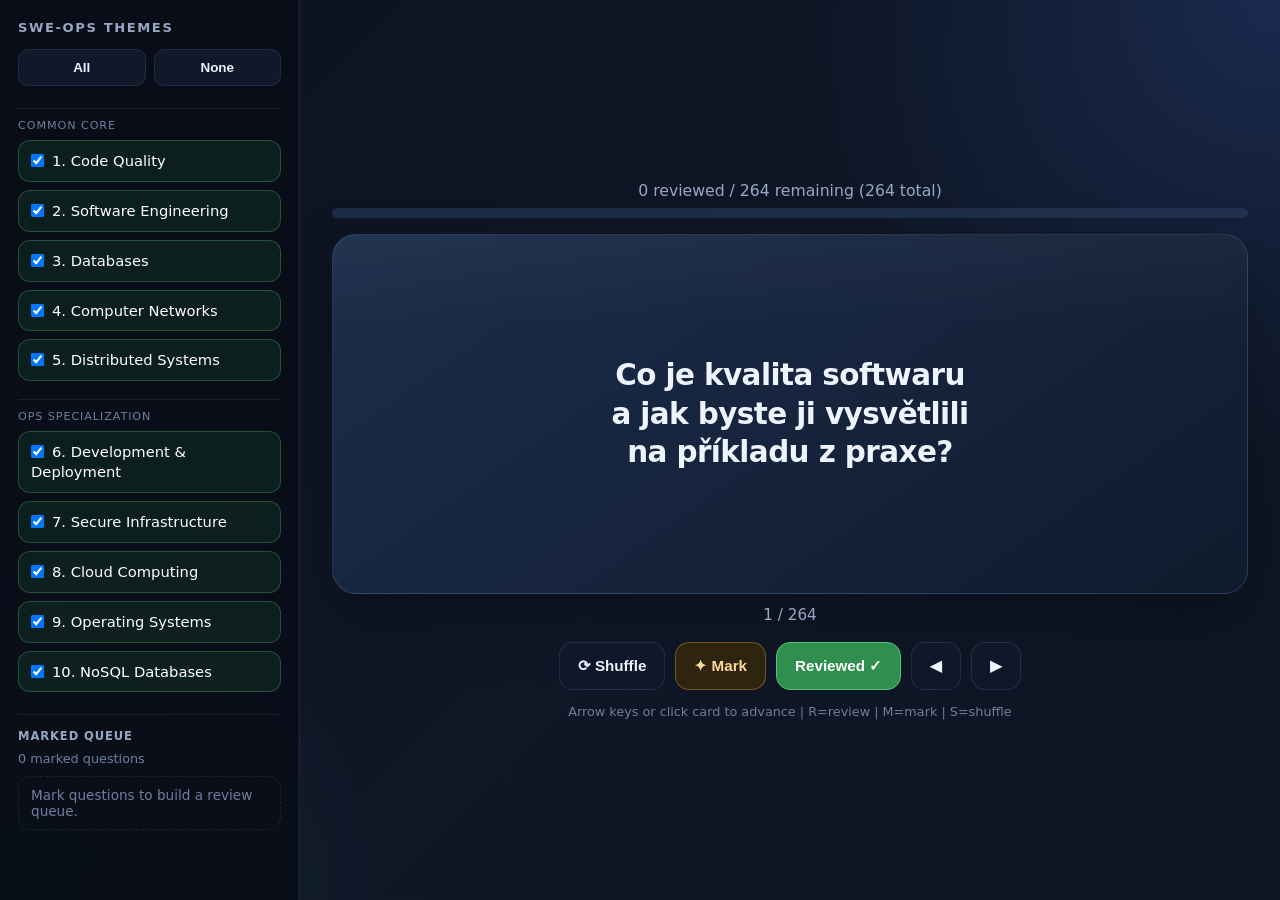
==== questions/index.html @ eb56beee "Save changes" ====
<!DOCTYPE html>
<html lang="cs">
<head>
<meta charset="UTF-8">
<meta name="viewport" content="width=device-width, initial-scale=1.0">
<title>N-SWE OPS Flashcards</title>
<style>
*{margin:0;padding:0;box-sizing:border-box}
:root{
  --bg:#0b1220;
  --bg-accent:#111b31;
  --panel:#10192a;
  --panel-2:#17243b;
  --panel-3:#20314d;
  --line:#29415f;
  --text:#edf3ff;
  --muted:#98a7c2;
  --muted-2:#6f7f9b;
  --success:#2f8f4e;
  --success-bg:#13281b;
  --warn:#c98c2a;
  --warn-bg:#2f2410;
}
body{
  font-family:system-ui,-apple-system,BlinkMacSystemFont,"Segoe UI",sans-serif;
  background:
    radial-gradient(circle at top right, rgba(72,126,255,.18), transparent 30%),
    radial-gradient(circle at bottom left, rgba(46,166,121,.14), transparent 24%),
    linear-gradient(135deg, var(--bg), #0f1727 55%, #0d1523);
  color:var(--text);
  display:flex;
  min-height:100vh;
  overflow:hidden;
}
#sidebar{
  width:300px;
  min-width:300px;
  background:rgba(9,14,24,.92);
  backdrop-filter:blur(14px);
  padding:20px 18px 24px;
  overflow-y:auto;
  border-right:1px solid rgba(124,156,207,.16);
  display:flex;
  flex-direction:column;
  gap:8px;
  box-shadow:inset -1px 0 0 rgba(255,255,255,.03);
}
#sidebar h2{
  font-size:.82rem;
  letter-spacing:.12em;
  text-transform:uppercase;
  color:var(--muted);
  margin-bottom:6px;
}
#sidebar label{
  display:block;
  font-size:.92rem;
  line-height:1.35;
  padding:10px 12px;
  cursor:pointer;
  border-radius:12px;
  color:#cfdaed;
  transition:background .15s,border-color .15s,color .15s,transform .15s;
  border:1px solid transparent;
}
#sidebar label:has(input:checked){
  color:#fff;
  background:rgba(47,143,78,.14);
  border-color:rgba(87,185,112,.32);
}
#sidebar label:hover{
  background:rgba(41,65,95,.36);
  border-color:rgba(124,156,207,.18);
}
#sidebar input{margin-right:8px;transform:translateY(1px)}
#sidebar .sep{
  font-size:.7rem;
  color:var(--muted-2);
  margin-top:10px;
  padding-top:10px;
  border-top:1px solid rgba(124,156,207,.12);
  letter-spacing:.08em;
  text-transform:uppercase;
}
#sidebar button{
  display:block;
  width:100%;
  margin:0;
  padding:10px 12px;
  border-radius:10px;
  border:1px solid rgba(124,156,207,.15);
  background:var(--panel);
  color:var(--text);
  cursor:pointer;
}
.sidebar-actions{
  display:grid;
  grid-template-columns:1fr 1fr;
  gap:8px;
  margin-bottom:4px;
}
.sidebar-actions button{
  font-size:.84rem;
  font-weight:600;
}
.sidebar-panel{
  margin-top:14px;
  padding-top:14px;
  border-top:1px solid rgba(124,156,207,.12);
}
.sidebar-panel h3{
  font-size:.72rem;
  letter-spacing:.08em;
  text-transform:uppercase;
  color:var(--muted);
  margin-bottom:8px;
}
.queue-meta{
  font-size:.8rem;
  color:var(--muted-2);
  margin-bottom:10px;
}
.mark-list{
  display:flex;
  flex-direction:column;
  gap:8px;
}
.mark-item{
  width:100%;
  text-align:left;
  padding:10px 12px;
  border-radius:12px;
  border:1px solid rgba(201,140,42,.18);
  background:rgba(47,36,16,.52);
  color:#ffe4b6;
  cursor:pointer;
  font-size:.87rem;
  line-height:1.35;
}
.mark-item:hover{
  border-color:rgba(201,140,42,.4);
  background:rgba(58,43,19,.72);
}
.mark-item.active{
  border-color:rgba(201,140,42,.62);
  box-shadow:0 0 0 1px rgba(201,140,42,.24) inset;
}
.mark-item.done{
  opacity:.6;
}
.mark-empty{
  font-size:.85rem;
  color:var(--muted-2);
  padding:10px 12px;
  border:1px dashed rgba(124,156,207,.15);
  border-radius:12px;
}
#main{
  flex:1;
  display:flex;
  flex-direction:column;
  align-items:center;
  justify-content:center;
  padding:32px;
  overflow:auto;
}
.stats{
  font-size:.98rem;
  color:var(--muted);
  margin:0 0 12px;
  text-align:center;
}
.card{
  border:1px solid rgba(124,156,207,.2);
  border-radius:24px;
  padding:40px 44px;
  width:min(100%,920px);
  min-height:360px;
  display:flex;
  align-items:center;
  justify-content:center;
  text-align:center;
  font-size:clamp(1.8rem,2.3vw,2.55rem);
  font-weight:650;
  line-height:1.32;
  letter-spacing:-.02em;
  cursor:pointer;
  user-select:none;
  background:
    linear-gradient(180deg, rgba(255,255,255,.03), transparent 25%),
    linear-gradient(145deg, rgba(29,47,77,.96), rgba(16,27,46,.98));
  box-shadow:0 24px 60px rgba(0,0,0,.28);
  transition:transform .15s,background .15s,border-color .15s,box-shadow .15s;
}
.card:hover{
  background:
    linear-gradient(180deg, rgba(255,255,255,.04), transparent 25%),
    linear-gradient(145deg, rgba(34,56,91,.98), rgba(18,31,52,.98));
  box-shadow:0 28px 72px rgba(0,0,0,.34);
}
.card:active{transform:scale(.992)}
.card.reviewed{
  border-color:rgba(87,185,112,.35);
  background:
    linear-gradient(180deg, rgba(255,255,255,.02), transparent 25%),
    linear-gradient(145deg, #193323, #102217);
}
.card.marked{
  border-color:rgba(201,140,42,.42);
  background:
    linear-gradient(180deg, rgba(255,255,255,.02), transparent 25%),
    linear-gradient(145deg, #342712, #241c0d);
}
#progress{
  width:min(100%,920px);
  height:10px;
  background:rgba(41,65,95,.55);
  border-radius:999px;
  margin:0 0 16px;
  overflow:hidden;
}
#progress div{
  height:100%;
  background:linear-gradient(90deg, #2f8f4e, #59c176);
  border-radius:999px;
  transition:width .15s;
}
.controls-bar{
  display:flex;
  flex-wrap:wrap;
  gap:10px;
  justify-content:center;
  margin:18px 0 10px;
}
.controls-bar button{
  min-height:48px;
  padding:12px 18px;
  border:1px solid rgba(124,156,207,.18);
  border-radius:14px;
  cursor:pointer;
  font-size:.95rem;
  font-weight:600;
  background:rgba(16,25,42,.84);
  color:var(--text);
  transition:transform .15s,background .15s,border-color .15s;
}
.controls-bar button:hover{
  background:rgba(32,49,77,.95);
  border-color:rgba(124,156,207,.3);
}
.controls-bar button:active{transform:scale(.97)}
.controls-bar button.primary{
  background:var(--success);
  border-color:#59c176;
  color:#fff;
}
.controls-bar button.warn{
  background:var(--warn-bg);
  border-color:rgba(201,140,42,.45);
  color:#ffd99b;
}
.counter{
  font-size:.95rem;
  color:var(--muted);
  margin-top:12px;
}
.hotkeys{
  font-size:.8rem;
  color:var(--muted-2);
  margin-top:4px;
  text-align:center;
}
#question{
  max-width:24ch;
  text-wrap:balance;
}
@media (max-width:900px){
  body{flex-direction:column;overflow:auto}
  #sidebar{
    width:100%;
    min-width:100%;
    border-right:none;
    border-bottom:1px solid rgba(124,156,207,.16);
    padding:14px;
  }
  #main{padding:18px 14px 24px}
  .card{
    min-height:300px;
    padding:28px 22px;
    font-size:clamp(1.4rem,6vw,2rem);
    border-radius:20px;
  }
  #question{max-width:100%}
}
</style>
</head>
<body>
<div id="sidebar">
  <h2>SWE-OPS Themes</h2>
  <div class="sidebar-actions">
    <button onclick="t('all')">All</button>
    <button onclick="t('none')">None</button>
  </div>
  <span class="sep">Common Core</span>
  <label><input type="checkbox" checked onchange="apply()"><span>1. Code Quality</span></label>
  <label><input type="checkbox" checked onchange="apply()"><span>2. Software Engineering</span></label>
  <label><input type="checkbox" checked onchange="apply()"><span>3. Databases</span></label>
  <label><input type="checkbox" checked onchange="apply()"><span>4. Computer Networks</span></label>
  <label><input type="checkbox" checked onchange="apply()"><span>5. Distributed Systems</span></label>
  <span class="sep">OPS Specialization</span>
  <label><input type="checkbox" checked onchange="apply()"><span>6. Development &amp; Deployment</span></label>
  <label><input type="checkbox" checked onchange="apply()"><span>7. Secure Infrastructure</span></label>
  <label><input type="checkbox" checked onchange="apply()"><span>8. Cloud Computing</span></label>
  <label><input type="checkbox" checked onchange="apply()"><span>9. Operating Systems</span></label>
  <label><input type="checkbox" checked onchange="apply()"><span>10. NoSQL Databases</span></label>
  <div class="sidebar-panel">
    <h3>Marked Queue</h3>
    <div class="queue-meta" id="markMeta">0 marked questions</div>
    <div class="mark-list" id="markList">
      <div class="mark-empty">Mark questions to build a review queue.</div>
    </div>
  </div>
</div>
<div id="main">
  <div class="stats" style="margin-bottom:8px" id="textStatus">Loading...</div>
  <div id="progress"><div style="width:0%"></div></div>
  <div class="card" id="card"><span id="question"></span></div>
  <div class="counter" id="counter"></div>
  <div class="controls-bar">
    <button onclick="shuffleAll()">⟳ Shuffle</button>
    <button onclick="mark()" class="warn">✦ Mark</button>
    <button onclick="toggleReviewed()" class="primary" id="btnReview">Review ✓</button>
    <button onclick="prev()">◀</button>
    <button onclick="next()">▶</button>
  </div>
  <div class="hotkeys">Arrow keys or click card to advance | R=review | M=mark | S=shuffle</div>
</div>

<script>
const TOPICS = [
  {id:'SWE1', f:'SWE1_kvalita_kodu.txt'},
  {id:'SWE2', f:'SWE2_softwarove_inzenyrstvi.txt'},
  {id:'SWE3', f:'SWE3_databaze.txt'},
  {id:'SWE4', f:'SWE4_pocitacove_site.txt'},
  {id:'SWE5', f:'SWE5_distribuovane_systemy.txt'},
  {id:'OPS1', f:'OPS1_vyvoj_a_nasazeni.txt'},
  {id:'OPS2', f:'OPS2_bezpecna_infrastruktura.txt'},
  {id:'OPS3', f:'OPS3_cloud_computing.txt'},
  {id:'OPS4', f:'OPS4_operacni_systemy.txt'},
  {id:'OPS5', f:'OPS5_nosql_databaze.txt'}
];
let questions=[], reviewed={}, marked={}, cursor=0;
let isShuffled=false;
const mainEl=document.getElementById('main');
const STAT=document.getElementById('textStatus');
const MARK_LIST=document.getElementById('markList');
const MARK_META=document.getElementById('markMeta');

window.t=(act)=>{
  if(act==='all') document.querySelectorAll('#sidebar input[type=checkbox]').forEach(c=>c.checked=true);
  if(act==='none') document.querySelectorAll('#sidebar input[type=checkbox]').forEach(c=>c.checked=false);
  document.getElementById('textStatus').textContent = act==='none'?'0 questions loaded':'Loading...';
  apply();
};
function apply(){
  const ids = [];
  document.querySelectorAll('#sidebar input[type=checkbox]').forEach((c,i)=>c.checked&&ids.push(i));
  loadSelected(ids);
}
async function loadSelected(idxIds){
  let qs = [];
  reviewed = {}; marked = {}; cursor = 0; isShuffled = false;
  try{
    const base = window.location.href.replace(/index\.html$/,'');
    for(let id of idxIds){
      if(id>=0 && id<TOPICS.length){
        const r = await fetch(base+'topics/'+TOPICS[id].f);
        const txt = await r.text();
        questions = qs = qs.concat(txt.split('\n').map(l=>l.trim()).filter(l=>l.length>0));
      }
    }
    document.getElementById('textStatus').textContent = qs.length+' questions loaded from '+idxIds.length+' topics';
  } catch(e){ 
    qs = ['Could not load topic files — ensure /topics/ exists'];
    STAT.textContent = 'Error loading'; 
  }
  questions = qs;
  render();
}
function next(){for(let i=cursor+1;i<questions.length;i++){ if(!reviewed[i]){cursor=i;render();return; }} if(cursor>=0)render(); }
function prev(){for(let i=cursor-1;i>=0;i--){ if(!reviewed[i]){cursor=i;render();return; }} }
function toggleReviewed(){
  if(!questions.length) return;
  if(reviewed[cursor]){delete reviewed[cursor];render();}
  else{reviewed[cursor]=true;delete marked[cursor];next();return;}
}
function mark(){
  if(!questions.length) return;
  if(marked[cursor]) delete marked[cursor];
  else if(!reviewed[cursor]) marked[cursor]=true;
  render();
}
function jumpToMarked(idx){
  if(idx<0 || idx>=questions.length) return;
  cursor = idx;
  render();
}
function shuffleAll(){
  for(let i=questions.length-1;i>0;i--){ const j=Math.floor(Math.random()*(i+1));[questions[i],questions[j]]=[questions[j],questions[i]];}
  reviewed={};marked={};cursor=0;isShuffled=true;render();
}
function renderMarkedQueue(){
  const markedIndexes = Object.keys(marked).map(Number).sort((a,b)=>a-b);
  MARK_META.textContent = markedIndexes.length+' marked question'+(markedIndexes.length===1?'':'s');
  if(!markedIndexes.length){
    MARK_LIST.innerHTML = '<div class="mark-empty">Mark questions to build a review queue.</div>';
    return;
  }
  MARK_LIST.innerHTML = markedIndexes.map(i=>{
    const state = reviewed[i] ? ' done' : '';
    const active = i===cursor ? ' active' : '';
    const label = questions[i] || 'Untitled question';
    return '<button class="mark-item'+state+active+'" onclick="jumpToMarked('+i+')">'+label+'</button>';
  }).join('');
}
function render(){
  const done = Object.keys(reviewed).length;
  const total = questions.length;
  document.getElementById('textStatus').textContent = total>0?(done+' reviewed / '+(total-done)+' remaining ('+total+' total)'):'No questions loaded.';
  document.getElementById('progress').querySelector('div').style.width = total>0 ? (done/total*100)+'%' : '0%';
  if(!total){
    document.getElementById('question').textContent = total===0?'No questions selected — pick themes in the sidebar':'—';
    document.getElementById('counter').textContent = '';
    document.getElementById('card').className = 'card';
    document.getElementById('btnReview').textContent = 'Reviewed ✓';
    renderMarkedQueue();
    return;
  }
  const q = questions[cursor];
  if(!reviewed[cursor]){ /* good */ }
  document.getElementById('question').textContent = q || 'All done!';
  document.getElementById('counter').textContent = (cursor+1)+' / '+total;
  document.getElementById('card').className = 'card'+(reviewed[cursor]?' reviewed':'')+(marked[cursor]?' marked':'');
  document.getElementById('btnReview').textContent = reviewed[cursor]?'Undo':'Reviewed ✓';
  renderMarkedQueue();
}
document.addEventListener('keydown',e=>{
  if(document.activeElement !== document.body) return;
  if(e.key==='ArrowRight'||e.key==='ArrowDown'){ e.preventDefault(); next(); }
  if(e.key==='ArrowLeft'||e.key==='ArrowUp'){ e.preventDefault(); prev(); }
  if(e.key==='r'||e.key==='R'){ e.preventDefault(); toggleReviewed(); }
  if(e.key==='m'||e.key==='M'){ e.preventDefault(); mark(); }
  if(e.key==='s'||e.key==='S'){ e.preventDefault(); shuffleAll(); }
});
loadSelected([0,1,2,3,4,5,6,7,8,9]);
</script></body></html>
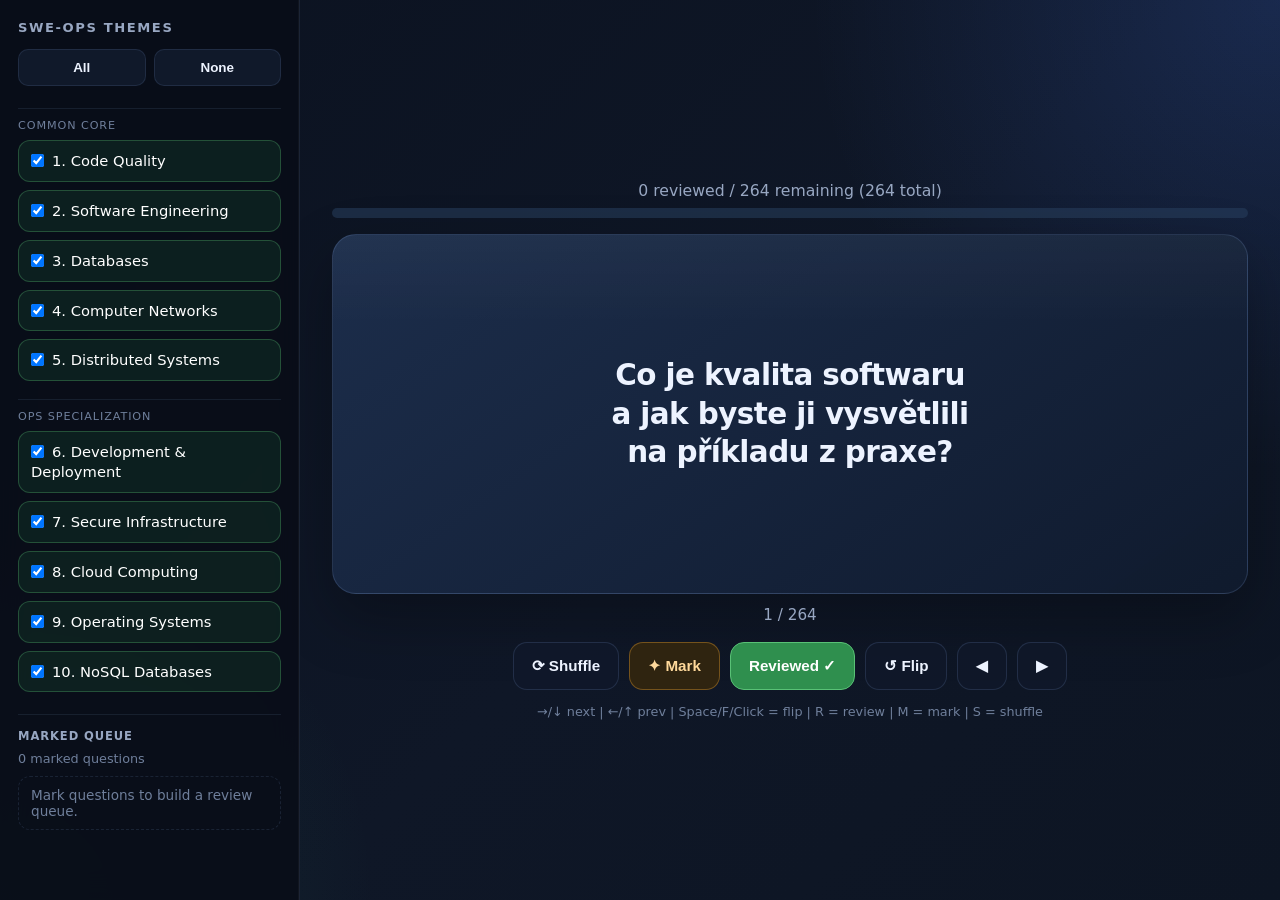
==== commit 63ff0516: "Add answer files for flashcards + flip functionality" ====
--- a/questions/index.html
+++ b/questions/index.html
@@ -324,16 +324,17 @@
 <div id="main">
   <div class="stats" style="margin-bottom:8px" id="textStatus">Loading...</div>
   <div id="progress"><div style="width:0%"></div></div>
-  <div class="card" id="card"><span id="question"></span></div>
+  <div class="card" id="card" onclick="toggleFlip()"><span id="question"></span></div>
   <div class="counter" id="counter"></div>
   <div class="controls-bar">
     <button onclick="shuffleAll()">⟳ Shuffle</button>
     <button onclick="mark()" class="warn">✦ Mark</button>
     <button onclick="toggleReviewed()" class="primary" id="btnReview">Review ✓</button>
+    <button onclick="toggleFlip()">↺ Flip</button>
     <button onclick="prev()">◀</button>
     <button onclick="next()">▶</button>
   </div>
-  <div class="hotkeys">Arrow keys or click card to advance | R=review | M=mark | S=shuffle</div>
+  <div class="hotkeys">→/↓ next | ←/↑ prev | Space/F/Click = flip | R = review | M = mark | S = shuffle</div>
 </div>
 
 <script>
@@ -349,7 +350,7 @@
   {id:'OPS4', f:'OPS4_operacni_systemy.txt'},
   {id:'OPS5', f:'OPS5_nosql_databaze.txt'}
 ];
-let questions=[], reviewed={}, marked={}, cursor=0;
+let questions=[], answers=[], reviewed={}, marked={}, flipped={}, cursor=0;
 let isShuffled=false;
 const mainEl=document.getElementById('main');
 const STAT=document.getElementById('textStatus');
@@ -368,23 +369,29 @@
   loadSelected(ids);
 }
 async function loadSelected(idxIds){
-  let qs = [];
-  reviewed = {}; marked = {}; cursor = 0; isShuffled = false;
+  let qs = [], as = [];
+  reviewed = {}; marked = {}; flipped = {}; cursor = 0; isShuffled = false;
   try{
     const base = window.location.href.replace(/index\.html$/,'');
     for(let id of idxIds){
       if(id>=0 && id<TOPICS.length){
         const r = await fetch(base+'topics/'+TOPICS[id].f);
         const txt = await r.text();
-        questions = qs = qs.concat(txt.split('\n').map(l=>l.trim()).filter(l=>l.length>0));
+        qs = qs.concat(txt.split('\n').map(l=>l.trim()).filter(l=>l.length>0));
+        try{
+          const ar = await fetch(base+'topics/answers/'+TOPICS[id].f);
+          const atxt = await ar.text();
+          as = as.concat(atxt.split('\n').map(l=>l.trim()).filter(l=>l.length>0));
+        } catch(e){ as = as.concat(qs.map(()=>'No answer available yet.')); }
       }
     }
     document.getElementById('textStatus').textContent = qs.length+' questions loaded from '+idxIds.length+' topics';
   } catch(e){ 
     qs = ['Could not load topic files — ensure /topics/ exists'];
+    as = [''];
     STAT.textContent = 'Error loading'; 
   }
-  questions = qs;
+  questions = qs; answers = as;
   render();
 }
 function next(){for(let i=cursor+1;i<questions.length;i++){ if(!reviewed[i]){cursor=i;render();return; }} if(cursor>=0)render(); }
@@ -406,8 +413,14 @@
   render();
 }
 function shuffleAll(){
-  for(let i=questions.length-1;i>0;i--){ const j=Math.floor(Math.random()*(i+1));[questions[i],questions[j]]=[questions[j],questions[i]];}
-  reviewed={};marked={};cursor=0;isShuffled=true;render();
+  for(let i=questions.length-1;i>0;i--){ const j=Math.floor(Math.random()*(i+1));[questions[i],questions[j]]=[questions[j],questions[i]];[answers[i],answers[j]]=[answers[j],answers[i]];}
+  reviewed={};marked={};flipped={};cursor=0;isShuffled=true;render();
+}
+function toggleFlip(){
+  if(!questions.length) return;
+  if(flipped[cursor]) delete flipped[cursor];
+  else flipped[cursor]=true;
+  render();
 }
 function renderMarkedQueue(){
   const markedIndexes = Object.keys(marked).map(Number).sort((a,b)=>a-b);
@@ -438,7 +451,8 @@
   }
   const q = questions[cursor];
   if(!reviewed[cursor]){ /* good */ }
-  document.getElementById('question').textContent = q || 'All done!';
+  const isFlipped = flipped[cursor];
+  document.getElementById('question').textContent = (isFlipped ? answers[cursor] : q) || 'All done!';
   document.getElementById('counter').textContent = (cursor+1)+' / '+total;
   document.getElementById('card').className = 'card'+(reviewed[cursor]?' reviewed':'')+(marked[cursor]?' marked':'');
   document.getElementById('btnReview').textContent = reviewed[cursor]?'Undo':'Reviewed ✓';
@@ -448,6 +462,7 @@
   if(document.activeElement !== document.body) return;
   if(e.key==='ArrowRight'||e.key==='ArrowDown'){ e.preventDefault(); next(); }
   if(e.key==='ArrowLeft'||e.key==='ArrowUp'){ e.preventDefault(); prev(); }
+  if(e.key===' '||e.key==='f'||e.key==='F'){ e.preventDefault(); toggleFlip(); }
   if(e.key==='r'||e.key==='R'){ e.preventDefault(); toggleReviewed(); }
   if(e.key==='m'||e.key==='M'){ e.preventDefault(); mark(); }
   if(e.key==='s'||e.key==='S'){ e.preventDefault(); shuffleAll(); }
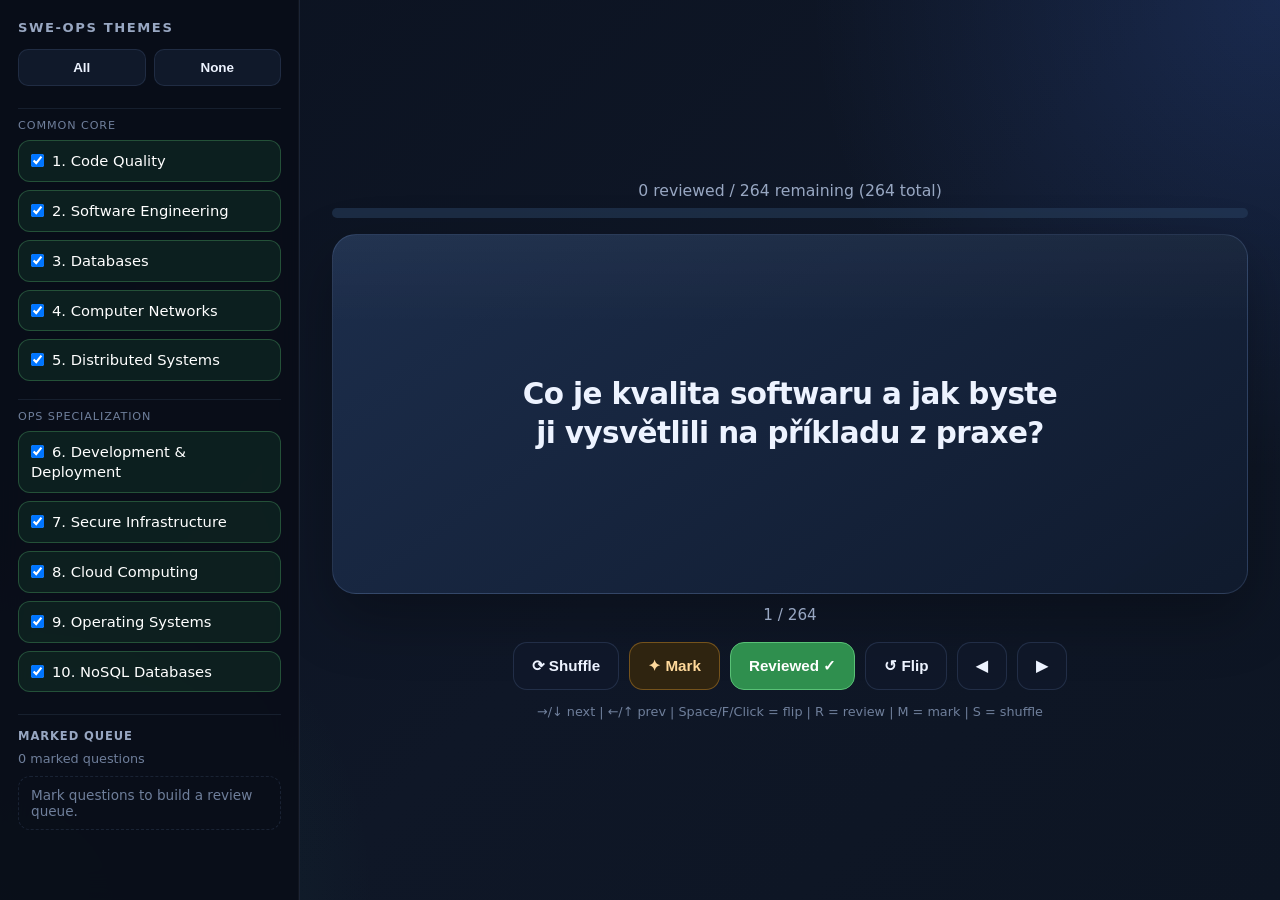
==== commit 41777839: "Make flashcards self-contained (works locally and remotely)" ====
--- a/questions/index.html
+++ b/questions/index.html
@@ -271,7 +271,7 @@
   text-align:center;
 }
 #question{
-  max-width:24ch;
+  max-width:48ch;
   text-wrap:balance;
 }
 @media (max-width:900px){
@@ -292,6 +292,8 @@
   }
   #question{max-width:100%}
 }
+.card.flipped{font-size:clamp(0.95rem,1.4vw,1.15rem);font-weight:500;line-height:1.5;text-align:left}
+.card.flipped #question{max-width:100%}
 </style>
 </head>
 <body>
@@ -338,19 +340,21 @@
 </div>
 
 <script>
-const TOPICS = [
-  {id:'SWE1', f:'SWE1_kvalita_kodu.txt'},
-  {id:'SWE2', f:'SWE2_softwarove_inzenyrstvi.txt'},
-  {id:'SWE3', f:'SWE3_databaze.txt'},
-  {id:'SWE4', f:'SWE4_pocitacove_site.txt'},
-  {id:'SWE5', f:'SWE5_distribuovane_systemy.txt'},
-  {id:'OPS1', f:'OPS1_vyvoj_a_nasazeni.txt'},
-  {id:'OPS2', f:'OPS2_bezpecna_infrastruktura.txt'},
-  {id:'OPS3', f:'OPS3_cloud_computing.txt'},
-  {id:'OPS4', f:'OPS4_operacni_systemy.txt'},
-  {id:'OPS5', f:'OPS5_nosql_databaze.txt'}
+
+let questions=[], answers=[], reviewed={}, marked={}, flipped={}, cursor=0;
+const EMBEDDED_DATA = [
+  {i:0,q:["Co je kvalita softwaru a jak byste ji vysvětlili na příkladu z praxe?", "Jaké atributy kvality softwaru znáte a jak se mohou dostávat do konfliktu?", "Jaké softwarové metriky se používají pro hodnocení kvality kódu a co reálně měří?", "Co měří cyklomatická složitost a jak se počítá?", "Co je refaktoring kódu, kdy ho dává smysl dělat a jaká má rizika?", "Jak souvisí coupling a cohesion s kvalitou, udržovatelností a testovatelností kódu?", "Jaké jsou principy Clean Code?", "Jaké jsou principy SOLID?", "Co znamená Single Responsibility Principle (SRP)?", "Co znamená Open/Closed Principle (OCP)?", "Co znamená Liskov Substitution Principle (LSP)?", "Co znamená Interface Segregation Principle (ISP)?", "Co znamená Dependency Inversion Principle (DIP)?", "Jaké taktiky se používají pro zajištění jednotlivých atributů kvality?", "Jaké taktiky podporují maintainability?", "Jaké taktiky podporují performance?", "Jaké taktiky podporují reliability?", "Jaké taktiky podporují testability?", "Jaké taktiky podporují security?", "Co je testování softwaru a proč samo o sobě nezaručuje kvalitu?", "Co testují jednotkové testy a co do nich naopak nepatří?", "Co testují integrační testy a kde typicky vznikají problémy?", "Co testují uživatelské testy a co z nich chceme zjistit?", "Co testují akceptační testy a kdo obvykle určuje jejich kritéria?", "Co testují systémové testy a jak se liší od integračních?", "Co je regression testing?", "Co je smoke testing?", "Co je výkonnostní testování a jaké typy výkonnostních testů znáte?", "Jaký je rozdíl mezi white-box a black-box testováním?", "Jaký je V-model testování?", "Co je validace a verifikace?", "Jaké existují integrační strategie testování?", "Jak funguje mocking?", "Jak byste systematicky postupovali při ladění chyby, kterou neumíte spolehlivě reprodukovat?", "Jak byste v praxi hledali bottleneck ve výkonu aplikace?", "Co je proces řízení kvality ve vývoji softwarových systémů?", "Jaké problémy vznikají bez automatických testů?", "Jak souvisí loose coupling a high cohesion s kvalitou a udržovatelností kódu?"],a:["Software ověřuje, že splňuje stanovené požadavky a očekávání. Není to jen absence chyb – je to souhrn atributů (výkon, udržovatelnost, spolehlivost, bezpečnost...). Příklad: e-shop při Black Friday – musí být škálovatelný, spolehlivý, bezpečný (HTTPS, PCI), udržovatelný (opravy za provozu).", "Performance, efficiency, maintainability, reliability, usability, testability, availability, security (CIA), safety, robustness, scalability. Konflikt: Performance vs Security (šifrování zpomaluje), Security vs Usability (přísná autentizace komplikuje UX).", "Cyklomatická složitost (McCabe) – CC = počet rozhodovacích bodů + 1 (if, for, while, switch...) • OOP metriky – WMC, DIT, CBO, LCOM • Defektové metriky – počet defektů (přímá), hustota defektů (nepřímá)", "CC = počet rozhodovacích bodů + 1. Rozhodovací body: if, if-else, switch, for, while, case, catch, ?:, &&, ||. Alternativně: M = E − N + 2P. Vysoká CC = těžší pochopení, údržba a testování.", "Úprava kódu bez změny vnějšího chování. Cíl: zlepšit čitelnost, strukturu, odstranit duplicity, snížit složitost. Kdy: při přidávání funkcí, opravě chyb, code review. Rizika: zavlečení nových chyb (pokud nejsou testy), ztráta času při over-refactoringu.", "Nízký coupling + vysoká cohesion = lepší udržovatelnost a testovatelnost. Coupling: míra znalosti jedné komponenty o druhé. Cohesion: míra, jak spolu prvky uvnitř modulu souvisí.", "Naming (třídy podstatná jména, metody slovesa, proměnné výstižné) • Žádné boolean parametry • Getters/Setters jen když potřeba • Komentáře jen když kód není samodokumentační • DRY, KISS, YAGNI", "SRP (Single Responsibility) – třída má jeden důvod ke změně • OCP (Open/Closed) – otevřeno pro rozšíření, uzavřeno pro modifikaci • LSP (Liskov Substitution) – podtypy nahraditelné za bázové typy • ISP (Interface Segregation) – mnoho specifických rozhraní • DIP (Dependency Inversion) – závislost na abstrakcích, ne implementacích", "Třída/modul má právě jednu odpovědnost = jeden důvod ke změně. Bez SRP: změna v jedné oblasti rozbije jinou funkcionalitu.", "Softwarové entity otevřeny pro rozšíření, uzavřeny pro modifikaci. Přidání nové funkcionality bez změny existujícího kódu (např. přes rozhraní a dědičnost).", "Podtypy nahraditelné za rodičovské typy bez ovlivnění správnosti programu. Co lze dokázat o rodiči, musí platit i pro potomka.", "Mnoho specifických rozhraní je lepších než jedno univerzální. Klient nesmí být nucen záviset na metodách, které nepoužívá.", "Vysoké moduly nemají záviset na nízkých – oba závisí na abstrakcích. Abstrakce nemají záviset na detailech – detaily závisí na abstrakcích.", "Maintainability: refaktoring, decoupling, separace dat od logiky • Performance: kešování, paralelismus, asynchronní zpracování • Reliability: ošetření chyb, timeout, heartbeat, snapshoty, transakce • Testability: DI, mocking, odstranění globálního stavu • Scalability: replikace, distribuce • Security: šifrovaná komunikace • Usability: zlepšení UX", "Refaktoring na koherentní jednotky → minimální místo změny. Separace dat od logiky → jednotku lze nahradit jinou. Decoupling → závislosti na rozhraních, ne implementacích.", "Kešování, paralelismus, asynchronní komunikace/zpracování. Detekce a mitigace bottlenecků. Odstranění adaptérů, zjednodušení komunikace. Separace dat od logiky.", "Kontrolní mechanismy, detekce a náprava nespolehlivosti. Vhodné ošetření chyb, automatický reporting. Timeout, ping (iniciuje volající), heartbeat (služba reportuje stav). Snapshoty a rollback. Transakce. Kontrola vstupů na každé úrovni. Odstranění single point of failure.", "Refaktoring na závislosti na abstrakcích, decoupling. Separace dat a logiky. Odstranění globálního stavu. Dependency injection, mocking.", "Detekce a oprava zranitelností. Použití šifrované komunikace.", "Proces ověřování, zda SW splňuje specifikace. Samo o sobě nezaručuje kvalitu – testování odhaluje chyby, ale nezabrání jim. Kvalita musí být zabudována procesem (analýza, návrh, code review, statická analýza). Testování ukazuje přítomnost chyb, ne jejich absenci (Dijkstra).", "Testují izolovaně jednotky (třídy, metody) bez závislostí (mocky). Patří: ověření logiky, edge cases, chybové stavy. Nepatří: DB, API, UI, síťová komunikace.", "Testují spolupráci více modulů. Problémy: nekompatibilní rozhraní, formáty dat, chyby v komunikaci, konfigurace.", "Testy s reálnými uživateli na reálných scénářích. Cíl: jak systém používají, co je mate, co chybí, co je pomalé.", "Ověřují splnění akceptačních kritérií od zákazníka. Určuje zákazník – co musí systém umět, aby byl přijat.", "Testování systému jako celku se všemi komponentami, konfiguracemi a prostředím. Zahrnuje: funkční, výkonové, bezpečnostní, zátěžové testování.", "Testování, že opravená chyba se znovu neobjevila. Test se přidá do sady po opravě bugu.", "Minimální sada testů ověřující základní funkcionalitu – rychlá kontrola, že systém \"není rozbitý\".", "Testování výkonu, rychlosti odezvy, stability pod zátěží. Typy: Load (očekávaná zátěž), Stress (extrémní – najít bod zlomu), Soak/Endurance (dlouhodobá – memory leaky), Spike (náhlé skokové zvýšení).", "White-box: tester zná vnitřní strukturu kódu. Black-box: tester zná jen vstupy a očekávané výstupy.", "Model vývoje, kde každé fázi odpovídá úroveň testování: Analýza ↔ Akceptační testy, Návrh ↔ Systémové testy, Detailní návrh ↔ Integrační testy, Implementace ↔ Unit testy.", "Validace: děláme správný produkt? (ověření vůči potřebám uživatele). Verifikace: děláme produkt správně? (ověření vůči specifikaci).", "Big Bang (vše naráz, rizikové), Top-down (od horních modulů, stuby pro spodní), Bottom-up (od spodních modulů, drivery pro horní), Sandwich (kombinace), Continuous integration.", "Vytvoření falešného objektu nahrazujícího reálnou závislost pro izolované testování. Frameworky: Mockito (Java), Moq (.NET), unittest.mock (Python).", "Shromáždit logy, vstupy a prostředí → pokusit se reprodukovat za kontrolovaných podmínek → přidat logování → zúžit na minimální případ → izolovat komponenty → debugger + breakpointy → binární hledání.", "Profilování (CPU/memory profiler) • Sledování doby odezvy, CPU/memory, DB query times, I/O wait • APM nástroje: DataDog, New Relic, Grafana+Prometheus • Analýza pomalých DB dotazů (EXPLAIN) • Testování výkonu: JMeter, k6, Locust.", "Proces zajišťující, že SW splňuje požadavky na kvalitu napříč celým životním cyklem. Zahrnuje: QA plánování, standardy, code review, automatické testy, statickou analýzu, metriky, akceptační kritéria.", "Regrese (bugy v existující funkcionalitě po změnách) se zjistí až u zákazníka • Pomalá zpětná vazba • Hromadění technického dluhu – strach z refaktoringu • Manuální testování je pomalé, nekonzistentní a drahé.", "Nízký coupling (závislosti na rozhraních) + vysoká cohesion (související věci pohromadě) = snadné změny, lepší testovatelnost, menší riziko regrese. Podporuje udržovatelnost – moduly lze měnit, testovat a nahrazovat nezávisle."]},
+  {i:1,q:["Co je softwarové inženýrství a čím se liší od samotného programování?", "Jaké jsou fáze životního cyklu softwaru a jaké výstupy typicky vznikají v jednotlivých fázích?", "Jaké existují modely životního cyklu softwaru a kdy se který hodí?", "Co je waterfall model a kdy může být pořád rozumná volba?", "Co je inkrementální model vývoje a jaké má výhody oproti waterfallu?", "Co je iterativní vývoj a jak se liší od inkrementálního?", "Co je spirálový model vývoje a proč je silně navázaný na řízení rizik?", "Co je Unified Process (UP)?", "Co je Rational Unified Process (RUP)?", "Jaké jsou fáze RUP?", "Jaké role, artefakty a činnosti jsou typické pro jednotlivé fáze RUP?", "Co je agilní vývoj softwaru a jaké problémy se snaží řešit?", "Jaké jsou principy agilního vývoje?", "Jaké existují agilní metodiky?", "Jak funguje Scrum v praxi?", "Jaké role existují ve Scrumu?", "Kdo je Product Owner?", "Kdo je Scrum Master?", "Co je sprint?", "Co je product backlog?", "Co je sprint backlog?", "Co jsou user stories a jak poznáte, že jsou napsané špatně?", "Jak se liší iterativní a inkrementální vývoj?", "Jak se liší agilní a prediktivní metodiky na konkrétním projektu?", "Jaká je role komunikace v softwarovém vývoji a co se pokazí, když nefunguje?", "Co znamená nasazení a provoz softwarových systémů z pohledu životního cyklu?", "Co je údržba softwarových systémů?", "Jaké existují typy údržby softwaru?", "Co je znovupoužitelnost softwaru?", "Co je proces řízení softwarového vývoje?"],a:["Inženýrský obor, systematický přístup k vývoji, provozu, údržbě a náhradě SW. Programování = psaní kódu. SW inženýrství = analýza → návrh → implementace → testování → nasazení → údržba. Zahrnuje dokumentaci, řízení týmu, procesy, komunikaci se zákazníkem.", "Analýza – specifikace požadavků • Návrh – architektura, UML diagramy • Implementace – zdrojový kód, unit testy • Testování – test reporty, bug reporty • Nasazení/údržba – provozní dokumentace, monitoring", "Waterfall (sekvenční, malé projekty) • Inkrementální (vývoj po částech) • Prototyp (průzkum, nejasné požadavky) • Výzkumník (trial & error, business cíl) • Spirálový (iterativní+inkrementální, risk management) • Reuse-oriented (max. využití existujících modulů)", "Striktně sekvenční: analýza → návrh → implementace → testování → nasazení. Nelze se vracet. Vhodné pro malé projekty s fixními požadavky. Výhody: jednoduchý, nízký management overhead. Nevýhody: pozdní odhalení chyb = drahé, zákazník dlouho nic nevidí.", "Vývoj po verzích (inkrementech), každý je samostatný vodopád. Výhody: rychlejší nasazení a viditelnost, lepší reakce na změny, zákazník dříve vidí výsledky. Nevýhody: větší management overhead, riziko nárůstu požadavků.", "Iterativní = opakované vylepšování existujícího. Inkrementální = postupné přidávání nové funkcionality. Často kombinovány: UP a Scrum používají obojí.", "Iterativní + inkrementální. Každý cyklus: plánování → analýza → evaluace alternativ/analýza rizik → tvorba prototypu → vývoj. Risk management je jádrem – každá iterace vyhodnocuje a mitiguje rizika před dalším pokračováním.", "Framework SW procesu – prediktivní přístup. Iterativní a inkrementální. 4 fáze: Inception → Elaboration → Construction → Transition. 6 procesů v iteraci: Business modeling, Requirements, Analysis & Design, Implementation, Test, Deployment.", "Komerční implementace UP od Rational Software (IBM). Přesně definuje kdo, co, kdy, jak. Rozšiřuje UP o Configuration & Change management, Environment, Project management. Později evolvován do OpenUP.", "Inception (feasibility study, business case, rizika) • Elaboration (architektura, UML modely) • Construction (programování, testování) • Transition (opravy, manuály, školení, release). Každá fáze = 1+ iterací, max. 3 měsíce na iteraci.", "Role: architekti (Elaboration), vývojáři (Construction), testeři (Construction/Transition), manažeři (všechny). Artefakty: vision document, UML diagramy, kód, testy, manuály, release notes. Činnosti: business modeling, requirements, analysis & design, implementation, test, deployment.", "Flexibilní přístup, řízení lidských zdrojů. Řeší: neschopnost reagovat na změny, pozdní objevení chyb, zákazník dlouho nevidí výsledky. Čas a zdroje fixní, mění se funkcionalita. Minimum plánování napřed. Fungující SW > dokumentace.", "Jednotlivci a interakce před procesy a nástroji. Fungující software před dokumentací. Spolupráce se zákazníkem před vyjednáváním o smlouvě. Reagování na změny před dodržováním plánu.", "SCRUM – sprinty, 3 role, 5 událostí, 3 artefakty. XP – extrémní revidování, párové programování, TDD, refaktoring. FDD – vývoj po malých kouscích, 5 fází (3 sekvenční, 2 iterativní). TDD – Red-Green-Refactor cyklus.", "Fixní délka sprintů (max 1 měsíc). 5 událostí: Sprint, Sprint Planning (8h), Daily Scrum, Sprint Review (4h), Sprint Retrospective (3h). Planning poker s Fibonacciho čísly pro odhad. Výstup: nasaditelný inkrement.", "Product Owner – zastupuje stakeholdery, spravuje Product Backlog. Scrum Master – řídí proces, odstraňuje překážky, chrání tým. Team of Developers – udržuje a implementuje Sprint Backlog.", "Zástupce stakeholderů/zákazníka. Vytváří a prioritizuje Product Backlog, definuje user stories. Rozhoduje o funkcionalitě, hodnotě a prioritách. Není manažer týmu.", "Facilitátor Scrum procesu. Odstraňuje impedimenty, chrání tým před vnějšími vlivy, koučuje v agilních principech. Není Project Manager – nerozděluje úkoly.", "Časový box (max 1 měsíc) pro dokončení definované práce. Výstup: Product Increment (potenciálně nasaditelný). Nelze prodlužovat – nestíhá se → redukuje se scope.", "Seznam všeho k implementaci. Spravován PO, prioritizován podle business value. Skládá se z user stories, hodnoceno story pointy. Živý dokument.", "Podmnožina Product Backlogu pro aktuální sprint. Vytvořena na Sprint Planningu. Definuje: co (sprint goal) a jak (tasks). Vlastní tým developerů.", "\"Jako [role] chci [funkce] abych [důvod]\". Špatně: vágní (nelze odhadnout), technické místo uživatelského, chybí business value, příliš velké (epic), chybí acceptance criteria. Dobré: INVEST.", "Iterativní = vylepšování existujícího (dělám to lépe). Inkrementální = přidávání nového (dělám toho víc). UP i Scrum kombinují obojí.", "Prediktivní: fixní funkcionalita, mění se čas/zdroje – jaderná elektrárna. Agilní: fixní čas/zdroje, mění se funkcionalita – e-shop.", "Klíčová v agilním vývoji (daily scrum, review, retro). Selhání: nepřesné požadavky, duplicitní práce, nekoordinovaný tým, frustrace zákazníka, neschopnost reagovat na změny.", "Přechod z vývoje do provozu. Prostředí: Development → Test → Staging → Production. CI/CD: automatizované testování (CI) + automatické nasazení (CD). Po nasazení: monitoring, logging, change management, školení, support.", "Modifikace nasazeného SW po předání. Účel: opravy chyb, zvýšení výkonu, přizpůsobení změnám. Může dělat jiný tým. Samostatná smlouva a cena. Nejdelší fáze životního cyklu.", "Korektivní – oprava chyb • Adaptivní – přizpůsobení změnám (OS, legislativa) • Perfektní – zvýšení výkonu, UX, refaktoring • Preventivní – prevence budoucích problémů • Nouzová – kritické opravy.", "Schopnost použít existující artefakty jinde. Úrovně: Abstrakce (UML, specifikace), Objekty (třídy), Komponenty (kolekce, services), Systém. Overhead: čas hledání, cena, úprava, integrace.", "Plánování, organizace, vedení a kontrola projektu. Prediktivní (řízení procesů) vs agilní (řízení lidských zdrojů). Zahrnuje: estimace, risk management, change management, alokaci zdrojů. Vztah Time–Functionality–Price."]},
+  {i:2,q:["Co je databáze a proč ji v praxi použít místo ukládání dat do souborů?", "Co je relační databáze?", "Jak funguje architektura relačních databází?", "Co je tabulka, relace, atribut a n-tice?", "Co je primární klíč a cizí klíč?", "Co je databázové schéma?", "Jaké části SQL rozlišujeme a k čemu slouží?", "Co je DDL a jaké příkazy do něj patří?", "Co je DML a jaké příkazy do něj patří?", "Jak se v SQL pracuje s transakcemi?", "Co je SELECT dotaz a z čeho se typicky skládá?", "Jaké typy JOINů existují a kdy byste je použili?", "Co jsou integritní omezení?", "Co je relační algebra a k čemu slouží?", "Co je selekce, projekce a kartézský součin v relační algebře?", "Co je transakce?", "Jak fungují vlastnosti ACID v databázových transakcích?", "Jaké jsou úrovně izolace transakcí?", "Co je deadlock a jak vzniká?", "Co je normalizace databáze?", "Co znamená 1NF, 2NF, 3NF a BCNF?", "Jak fungují indexy v databázích?", "Co je B+ strom, jak funguje a proč se používá pro indexaci?", "Co je hashování v databázích?", "Jaký je rozdíl mezi hustým a řídkým indexem?", "Jaký je rozdíl mezi indexováním a hashováním?", "Jak index ovlivňuje výkon čtení a zápisu?", "Jak probíhá vyhodnocení SQL dotazu?", "Co je logický a fyzický plán dotazu?", "Co je trigger, view a uložená procedura a kdy byste je v praxi použili?"],a:["No answer available yet.", "No answer available yet.", "No answer available yet.", "No answer available yet.", "No answer available yet.", "No answer available yet.", "No answer available yet.", "No answer available yet.", "No answer available yet.", "No answer available yet.", "No answer available yet.", "No answer available yet.", "No answer available yet.", "No answer available yet.", "No answer available yet.", "No answer available yet.", "No answer available yet.", "No answer available yet.", "No answer available yet.", "No answer available yet.", "No answer available yet.", "No answer available yet.", "No answer available yet.", "No answer available yet.", "No answer available yet.", "No answer available yet.", "No answer available yet.", "No answer available yet.", "No answer available yet.", "No answer available yet."]},
+  {i:3,q:["Co je počítačová síť a jaké jsou její základní koncepty, principy a architektury?", "Jaký je rozdíl mezi ISO/OSI a TCP/IP modelem?", "Jaké vrstvy mají modely ISO/OSI a TCP/IP?", "Jaké protokoly patří do jednotlivých vrstev?", "Co se přenáší na jednotlivých vrstvách?", "Co je IP protokol a jakou má roli při doručování paketů sítí?", "Co je IPv4 adresa?", "Jak se IPv6 liší od IPv4 a proč vzniklo IPv6?", "Co je CIDR notace a jak souvisí se subnettingem?", "Jaký je rozdíl mezi TCP a UDP?", "Jak funguje TCP handshake?", "Jak funguje retransmise v TCP?", "Co je flow control a congestion control?", "Co jsou DHCP, DNS a ARP?", "Jak funguje směrování v síti?", "Co je směrovací tabulka a jaké informace v ní typicky jsou?", "Jaký je rozdíl mezi statickým a dynamickým směrováním?", "Co je autonomní systém (AS)?", "Jaké základní principy a algoritmy se používají při směrování v sítích a čím se liší?", "Co je MTU a co je fragmentace?", "Co je peer-to-peer síť?", "Jaké jsou ad-hoc a senzorové sítě?", "Co jsou vysokorychlostní sítě?", "Jak souvisí počítačové sítě a multimédia z hlediska přenosu dat a požadavků na síť?", "Jak byste popsali, co se děje v síti, když se například nahrává fotka z telefonu do cloudu?", "Jaké bezpečnostní mechanismy se používají v sítích jako praktické příklady síťových protokolů?", "Co jsou běžné síťové útoky a problémy jako SYN flood, spoofing nebo sniffing?"],a:["No answer available yet.", "No answer available yet.", "No answer available yet.", "No answer available yet.", "No answer available yet.", "No answer available yet.", "No answer available yet.", "No answer available yet.", "No answer available yet.", "No answer available yet.", "No answer available yet.", "No answer available yet.", "No answer available yet.", "No answer available yet.", "No answer available yet.", "No answer available yet.", "No answer available yet.", "No answer available yet.", "No answer available yet.", "No answer available yet.", "No answer available yet.", "No answer available yet.", "No answer available yet.", "No answer available yet.", "No answer available yet.", "No answer available yet.", "No answer available yet."]},
+  {i:4,q:["Co je distribuovaný systém a jak byste ho poznali na reálném příkladu?", "Jaké jsou základní principy distribuovaných systémů?", "Jaký je rozdíl mezi centralizovanou a distribuovanou architekturou systému?", "Jaké jsou výhody centralizované a distribuované architektury?", "Jaké jsou nevýhody centralizované a distribuované architektury?", "Jaké problémy přináší distribuovaná architektura a jak se typicky řeší?", "Co je fault tolerance a proč je důležitá?", "Co je single point of failure?", "Co je replikace dat a proč se používá?", "Jaké existují typy replikace a jaké mají výhody a nevýhody?", "Jak funguje sdílení dat v distribuovaných systémech?", "Co znamená konzistence dat v distribuovaném systému?", "Co znamená dostupnost v distribuovaném systému?", "Jaké kompromisy vznikají mezi konzistencí, dostupností a odolností vůči výpadkům sítě?", "Co je load balancing?", "Co je architektura orientovaná na služby (SOA) a k čemu se používá?", "Co jsou webové služby a jak souvisejí se SOA?", "Jaký je rozdíl mezi SOAP a REST a kdy byste co zvolili?", "Co je RPC a kdy se používá?", "Co je middleware a jakou má roli?", "Co jsou WSDL, UDDI a ESB?", "Jaké HTTP metody se používají v REST a co znamená jejich idempotence?", "Jaké jsou příklady existujících distribuovaných technologií a jejich využití v praxi?"],a:["No answer available yet.", "No answer available yet.", "No answer available yet.", "No answer available yet.", "No answer available yet.", "No answer available yet.", "No answer available yet.", "No answer available yet.", "No answer available yet.", "No answer available yet.", "No answer available yet.", "No answer available yet.", "No answer available yet.", "No answer available yet.", "No answer available yet.", "No answer available yet.", "No answer available yet.", "No answer available yet.", "No answer available yet.", "No answer available yet.", "No answer available yet.", "No answer available yet.", "No answer available yet."]},
+  {i:5,q:["Co zahrnuje vývoj a nasazení softwarových systémů v OPS specializaci a kde je hranice mezi DEV a OPS?", "Jaké nástroje a prostředí se používají pro vývoj rozsáhlých systémů?", "Jaké nástroje se používají pro build, test, release a deployment a jak do sebe zapadají?", "Jaké základní koncepty softwarových architektur jsou důležité z pohledu implementace a dlouhodobé údržby?", "Co je vícevrstvá architektura a kdy se používá?", "Co je MVC a jaké má výhody a nevýhody?", "Jak volit vhodný programovací jazyk pro projekt?", "Jaké faktory ovlivňují volbu technologie pro backend a integrační vrstvy?", "Co je persistence?", "Co je ORM a jak funguje?", "Jaké jsou výhody a nevýhody ORM?", "Co je lazy loading a eager loading v ORM?", "Jak funguje mapování vztahů v ORM?", "Co je kontinuální integrace?", "Jaký je rozdíl mezi kontinuálním doručováním a kontinuálním nasazováním?", "Jak může vypadat CI/CD pipeline v praxi od commitu až po produkci?", "Jaké typy testů a kontrol mají být součástí pipeline?", "Jak pracovat s artefakty, verzováním a release managementem?", "Co je branching strategy a jak souvisí s nasazováním?", "Jak fungují deployment strategie jako rolling, blue-green nebo canary?", "Jak oddělit dev, test, stage a production prostředí?", "Co je Infrastructure as Code a provisioning?", "Jaké jsou provozní a bezpečnostní aspekty deploymentu?"],a:["No answer available yet.", "No answer available yet.", "No answer available yet.", "No answer available yet.", "No answer available yet.", "No answer available yet.", "No answer available yet.", "No answer available yet.", "No answer available yet.", "No answer available yet.", "No answer available yet.", "No answer available yet.", "No answer available yet.", "No answer available yet.", "No answer available yet.", "No answer available yet.", "No answer available yet.", "No answer available yet.", "No answer available yet.", "No answer available yet.", "No answer available yet.", "No answer available yet.", "No answer available yet."]},
+  {i:6,q:["Co je bezpečná infrastruktura?", "Jaké aspekty ovlivňují bezpečnost systému na úrovni infrastruktury?", "Co je síťová bezpečnost v kontextu infrastruktury?", "Jaké kyberbezpečnostní hrozby typicky cílí na infrastrukturu?", "Jaké jsou příklady útoků jako DDoS, MITM nebo phishing?", "Jak funguje firewall?", "Na jakých vrstvách OSI operuje firewall?", "Jaké existují typy firewallů?", "Co jsou IDS a IPS?", "Co je SIEM a bezpečnostní monitoring?", "Jak navrhovat bezpečnostní mechanismy v infrastruktuře?", "Co je vulnerability scanning?", "Jak se v infrastruktuře detekují zranitelnosti a jak s nimi dál pracovat?", "Co je exploit?", "Co je penetrační testování infrastruktury a co od něj realisticky čekat?", "Jak probíhá analýza bezpečnostního útoku nebo incidentu?", "Jaké bezpečnostní mechanismy existují na síťové úrovni?", "Jak fungují segmentace sítě, DMZ a zero trust přístup?", "Jak souvisí aktualizace, patch management a hardening se zabezpečením systému?", "Jak byste v praxi přistoupili k zabezpečení nově nasazovaného systému?", "Jak bezpečně spravovat identitu, účty a oprávnění v infrastruktuře?", "Jaké typy autentizace existují?", "Co je vícefaktorová autentizace?", "Jaký je rozdíl mezi autentizací a autorizací?", "Co je RBAC a ACL?", "Jak fungují TLS, VPN a certifikáty v infrastruktuře?", "Jak se řeší bezpečnost v cloudovém prostředí?"],a:["No answer available yet.", "No answer available yet.", "No answer available yet.", "No answer available yet.", "No answer available yet.", "No answer available yet.", "No answer available yet.", "No answer available yet.", "No answer available yet.", "No answer available yet.", "No answer available yet.", "No answer available yet.", "No answer available yet.", "No answer available yet.", "No answer available yet.", "No answer available yet.", "No answer available yet.", "No answer available yet.", "No answer available yet.", "No answer available yet.", "No answer available yet.", "No answer available yet.", "No answer available yet.", "No answer available yet.", "No answer available yet.", "No answer available yet.", "No answer available yet."]},
+  {i:7,q:["Co je cloud computing a jaké problémy řeší oproti on-premise provozu?", "Co jsou modely IaaS, PaaS a SaaS a jak se liší na konkrétních příkladech?", "Jaké jsou další modely XaaS?", "Jaký je rozdíl mezi veřejným, privátním a hybridním cloudem?", "Co jsou základní principy návrhu aplikací pro cloudové prostředí?", "Jak cloud ovlivňuje architekturu aplikace?", "Jak fungují cloudové služby v kontextu PaaS?", "Jaké služby pro ukládání dat cloud nabízí?", "Co je virtualizace?", "Jaký je rozdíl mezi virtualizací a kontejnerizací a kdy byste co použili?", "Co je elasticita v cloudu?", "Co je horizontální a vertikální škálování v cloudu?", "Jak cloud zajišťuje vysokou dostupnost?", "Jak se v cloudu řeší výkonnost aplikací?", "Jak se v cloudu řeší škálovatelnost aplikací?", "Jak se v cloudu řeší dostupnost aplikací?", "Jak se v cloudu řeší bezpečnost aplikací a dat?", "Jak monitorovat cloudové aplikace?", "Jak cloud ovlivňuje náklady na provoz a jaké jsou typické nákladové pasti?", "Jaké problémy cloud řeší z pohledu provozu softwarových systémů?", "Jaké jsou typické příklady použití cloud computingu v praxi?"],a:["No answer available yet.", "No answer available yet.", "No answer available yet.", "No answer available yet.", "No answer available yet.", "No answer available yet.", "No answer available yet.", "No answer available yet.", "No answer available yet.", "No answer available yet.", "No answer available yet.", "No answer available yet.", "No answer available yet.", "No answer available yet.", "No answer available yet.", "No answer available yet.", "No answer available yet.", "No answer available yet.", "No answer available yet.", "No answer available yet.", "No answer available yet."]},
+  {i:8,q:["Jaká je role operačního systému?", "Jak funguje jádro (kernel) operačního systému a co typicky zajišťuje?", "Jak jádro spravuje paměť a zařízení?", "Co je virtuální paměť?", "Jak funguje stránkování (paging)?", "Co je segmentace paměti?", "Jak funguje scheduling procesů?", "Jaké existují scheduling algoritmy?", "Co je proces?", "Co je vlákno (thread) a kdy je vhodné dělit úlohu na vlákna místo procesů?", "Jak funguje multitasking?", "Jak funguje práce s procesy v UNIXu?", "Jaký je rozdíl mezi fork() a exec()?", "Jak funguje souborový systém a co od něj operační systém očekává?", "Co je i-node v UNIXu?", "Jak funguje NTFS souborový systém?", "Jak fungují ovladače zařízení?", "Jak fungují vstupní a výstupní operace?", "Jak funguje boot proces?", "Jaká je role shellu v UNIXu?", "Co je init systém?", "Jak funguje základní konfigurace a správa uživatelů v UNIXu?", "Jak fungují oprávnění v UNIXu?", "Jaké síťové služby typicky spravuje operační systém?", "Jak funguje skriptování v UNIXu a ve Windows?", "Jaké jsou rozdíly mezi UNIXem a MS Windows z pohledu správy systému?", "Jak funguje správa uživatelů a zařízení ve Windows?"],a:["No answer available yet.", "No answer available yet.", "No answer available yet.", "No answer available yet.", "No answer available yet.", "No answer available yet.", "No answer available yet.", "No answer available yet.", "No answer available yet.", "No answer available yet.", "No answer available yet.", "No answer available yet.", "No answer available yet.", "No answer available yet.", "No answer available yet.", "No answer available yet.", "No answer available yet.", "No answer available yet.", "No answer available yet.", "No answer available yet.", "No answer available yet.", "No answer available yet.", "No answer available yet.", "No answer available yet.", "No answer available yet.", "No answer available yet.", "No answer available yet."]},
+  {i:9,q:["Co jsou NoSQL databáze a proč vznikly?", "Jaké jsou principy a taxonomie NoSQL databází?", "Jaký je rozdíl mezi relačními a NoSQL databázemi?", "Co jsou distribuované databáze?", "Jak se v distribuovaných databázích řeší konzistence?", "Co je eventual consistency?", "Jak funguje key-value databáze?", "Jak funguje dokumentová databáze?", "Jak funguje column-family databáze?", "Jak funguje grafová databáze a na jaké typy problémů se hodí?", "Jaké jsou hlavní architektury a vlastnosti jednotlivých typů NoSQL databází?", "Kdy je vhodné použít key-value databázi?", "Kdy je vhodné použít dokumentovou databázi?", "Kdy je vhodné použít column-family databázi?", "Kdy je vhodné použít grafovou databázi?", "Jaké jsou výhody a nevýhody NoSQL databází?", "Jaké jsou praktické příklady použití NoSQL databází?", "Kdy by byla relační databáze vhodnější než NoSQL řešení?"],a:["No answer available yet.", "No answer available yet.", "No answer available yet.", "No answer available yet.", "No answer available yet.", "No answer available yet.", "No answer available yet.", "No answer available yet.", "No answer available yet.", "No answer available yet.", "No answer available yet.", "No answer available yet.", "No answer available yet.", "No answer available yet.", "No answer available yet.", "No answer available yet.", "No answer available yet.", "No answer available yet."]},
 ];
-let questions=[], answers=[], reviewed={}, marked={}, flipped={}, cursor=0;
+
 let isShuffled=false;
 const mainEl=document.getElementById('main');
 const STAT=document.getElementById('textStatus');
@@ -368,29 +372,17 @@
   document.querySelectorAll('#sidebar input[type=checkbox]').forEach((c,i)=>c.checked&&ids.push(i));
   loadSelected(ids);
 }
-async function loadSelected(idxIds){
+function loadSelected(idxIds){
   let qs = [], as = [];
   reviewed = {}; marked = {}; flipped = {}; cursor = 0; isShuffled = false;
-  try{
-    const base = window.location.href.replace(/index\.html$/,'');
-    for(let id of idxIds){
-      if(id>=0 && id<TOPICS.length){
-        const r = await fetch(base+'topics/'+TOPICS[id].f);
-        const txt = await r.text();
-        qs = qs.concat(txt.split('\n').map(l=>l.trim()).filter(l=>l.length>0));
-        try{
-          const ar = await fetch(base+'topics/answers/'+TOPICS[id].f);
-          const atxt = await ar.text();
-          as = as.concat(atxt.split('\n').map(l=>l.trim()).filter(l=>l.length>0));
-        } catch(e){ as = as.concat(qs.map(()=>'No answer available yet.')); }
-      }
+  for(let d of EMBEDDED_DATA){
+    if(idxIds.includes(d.i)){
+      qs = qs.concat(d.q);
+      as = as.concat(d.a);
     }
-    document.getElementById('textStatus').textContent = qs.length+' questions loaded from '+idxIds.length+' topics';
-  } catch(e){ 
-    qs = ['Could not load topic files — ensure /topics/ exists'];
-    as = [''];
-    STAT.textContent = 'Error loading'; 
   }
+  if(!qs.length){ qs = ['No questions selected.']; as = ['']; }
+  document.getElementById('textStatus').textContent = qs.length+' questions loaded from '+idxIds.length+' topics';
   questions = qs; answers = as;
   render();
 }
@@ -454,7 +446,7 @@
   const isFlipped = flipped[cursor];
   document.getElementById('question').textContent = (isFlipped ? answers[cursor] : q) || 'All done!';
   document.getElementById('counter').textContent = (cursor+1)+' / '+total;
-  document.getElementById('card').className = 'card'+(reviewed[cursor]?' reviewed':'')+(marked[cursor]?' marked':'');
+  document.getElementById('card').className = 'card'+(reviewed[cursor]?' reviewed':'')+(marked[cursor]?' marked':'')+(flipped[cursor]?' flipped':'');
   document.getElementById('btnReview').textContent = reviewed[cursor]?'Undo':'Reviewed ✓';
   renderMarkedQueue();
 }
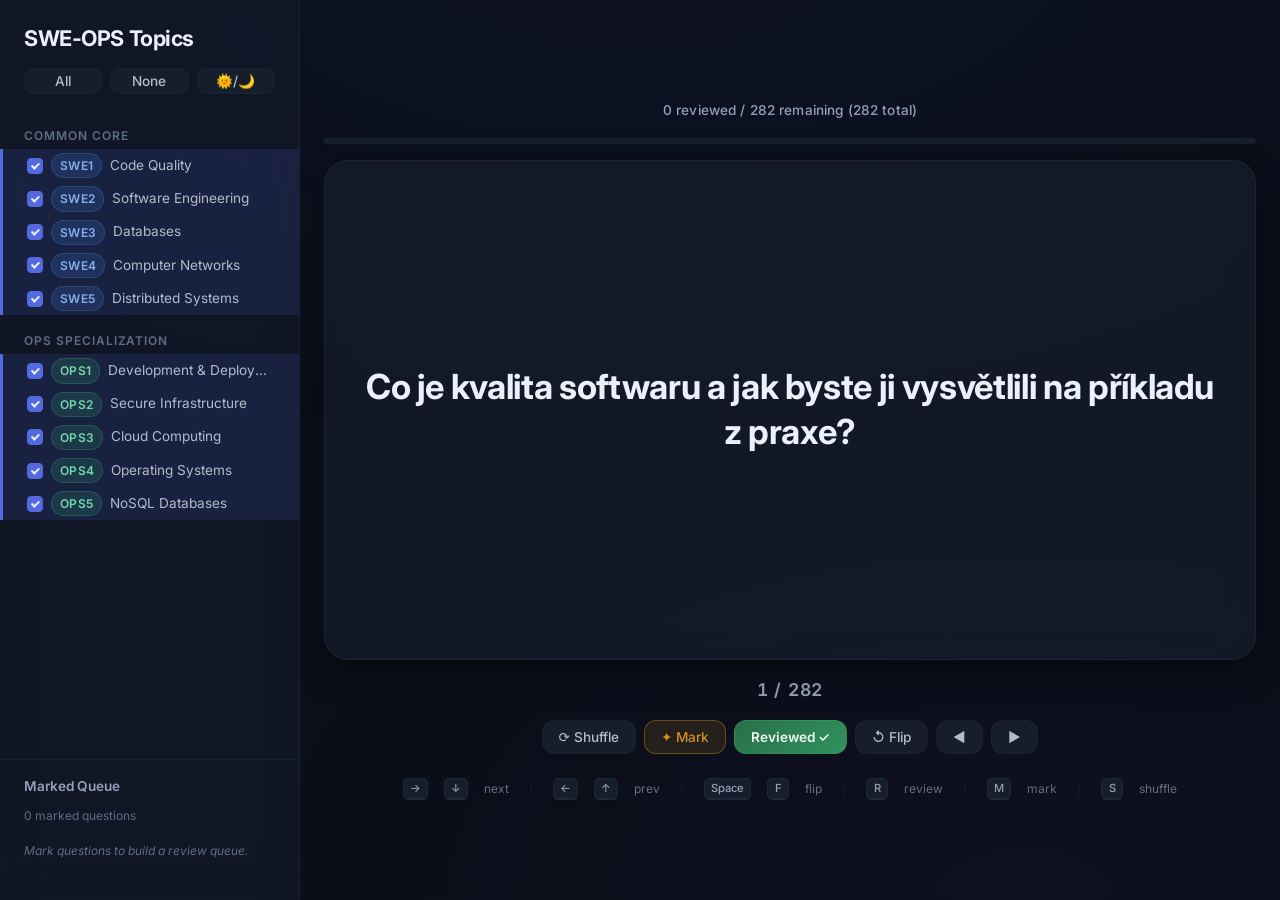
==== commit 5b5409c8: "Save changes" ====
--- a/questions/index.html
+++ b/questions/index.html
@@ -1,463 +1,166 @@
 <!DOCTYPE html>
 <html lang="cs">
 <head>
-<meta charset="UTF-8">
-<meta name="viewport" content="width=device-width, initial-scale=1.0">
-<title>N-SWE OPS Flashcards</title>
-<style>
-*{margin:0;padding:0;box-sizing:border-box}
-:root{
-  --bg:#0b1220;
-  --bg-accent:#111b31;
-  --panel:#10192a;
-  --panel-2:#17243b;
-  --panel-3:#20314d;
-  --line:#29415f;
-  --text:#edf3ff;
-  --muted:#98a7c2;
-  --muted-2:#6f7f9b;
-  --success:#2f8f4e;
-  --success-bg:#13281b;
-  --warn:#c98c2a;
-  --warn-bg:#2f2410;
-}
-body{
-  font-family:system-ui,-apple-system,BlinkMacSystemFont,"Segoe UI",sans-serif;
-  background:
-    radial-gradient(circle at top right, rgba(72,126,255,.18), transparent 30%),
-    radial-gradient(circle at bottom left, rgba(46,166,121,.14), transparent 24%),
-    linear-gradient(135deg, var(--bg), #0f1727 55%, #0d1523);
-  color:var(--text);
-  display:flex;
-  min-height:100vh;
-  overflow:hidden;
-}
-#sidebar{
-  width:300px;
-  min-width:300px;
-  background:rgba(9,14,24,.92);
-  backdrop-filter:blur(14px);
-  padding:20px 18px 24px;
-  overflow-y:auto;
-  border-right:1px solid rgba(124,156,207,.16);
-  display:flex;
-  flex-direction:column;
-  gap:8px;
-  box-shadow:inset -1px 0 0 rgba(255,255,255,.03);
-}
-#sidebar h2{
-  font-size:.82rem;
-  letter-spacing:.12em;
-  text-transform:uppercase;
-  color:var(--muted);
-  margin-bottom:6px;
-}
-#sidebar label{
-  display:block;
-  font-size:.92rem;
-  line-height:1.35;
-  padding:10px 12px;
-  cursor:pointer;
-  border-radius:12px;
-  color:#cfdaed;
-  transition:background .15s,border-color .15s,color .15s,transform .15s;
-  border:1px solid transparent;
-}
-#sidebar label:has(input:checked){
-  color:#fff;
-  background:rgba(47,143,78,.14);
-  border-color:rgba(87,185,112,.32);
-}
-#sidebar label:hover{
-  background:rgba(41,65,95,.36);
-  border-color:rgba(124,156,207,.18);
-}
-#sidebar input{margin-right:8px;transform:translateY(1px)}
-#sidebar .sep{
-  font-size:.7rem;
-  color:var(--muted-2);
-  margin-top:10px;
-  padding-top:10px;
-  border-top:1px solid rgba(124,156,207,.12);
-  letter-spacing:.08em;
-  text-transform:uppercase;
-}
-#sidebar button{
-  display:block;
-  width:100%;
-  margin:0;
-  padding:10px 12px;
-  border-radius:10px;
-  border:1px solid rgba(124,156,207,.15);
-  background:var(--panel);
-  color:var(--text);
-  cursor:pointer;
-}
-.sidebar-actions{
-  display:grid;
-  grid-template-columns:1fr 1fr;
-  gap:8px;
-  margin-bottom:4px;
-}
-.sidebar-actions button{
-  font-size:.84rem;
-  font-weight:600;
-}
-.sidebar-panel{
-  margin-top:14px;
-  padding-top:14px;
-  border-top:1px solid rgba(124,156,207,.12);
-}
-.sidebar-panel h3{
-  font-size:.72rem;
-  letter-spacing:.08em;
-  text-transform:uppercase;
-  color:var(--muted);
-  margin-bottom:8px;
-}
-.queue-meta{
-  font-size:.8rem;
-  color:var(--muted-2);
-  margin-bottom:10px;
-}
-.mark-list{
-  display:flex;
-  flex-direction:column;
-  gap:8px;
-}
-.mark-item{
-  width:100%;
-  text-align:left;
-  padding:10px 12px;
-  border-radius:12px;
-  border:1px solid rgba(201,140,42,.18);
-  background:rgba(47,36,16,.52);
-  color:#ffe4b6;
-  cursor:pointer;
-  font-size:.87rem;
-  line-height:1.35;
-}
-.mark-item:hover{
-  border-color:rgba(201,140,42,.4);
-  background:rgba(58,43,19,.72);
-}
-.mark-item.active{
-  border-color:rgba(201,140,42,.62);
-  box-shadow:0 0 0 1px rgba(201,140,42,.24) inset;
-}
-.mark-item.done{
-  opacity:.6;
-}
-.mark-empty{
-  font-size:.85rem;
-  color:var(--muted-2);
-  padding:10px 12px;
-  border:1px dashed rgba(124,156,207,.15);
-  border-radius:12px;
-}
-#main{
-  flex:1;
-  display:flex;
-  flex-direction:column;
-  align-items:center;
-  justify-content:center;
-  padding:32px;
-  overflow:auto;
-}
-.stats{
-  font-size:.98rem;
-  color:var(--muted);
-  margin:0 0 12px;
-  text-align:center;
-}
-.card{
-  border:1px solid rgba(124,156,207,.2);
-  border-radius:24px;
-  padding:40px 44px;
-  width:min(100%,920px);
-  min-height:360px;
-  display:flex;
-  align-items:center;
-  justify-content:center;
-  text-align:center;
-  font-size:clamp(1.8rem,2.3vw,2.55rem);
-  font-weight:650;
-  line-height:1.32;
-  letter-spacing:-.02em;
-  cursor:pointer;
-  user-select:none;
-  background:
-    linear-gradient(180deg, rgba(255,255,255,.03), transparent 25%),
-    linear-gradient(145deg, rgba(29,47,77,.96), rgba(16,27,46,.98));
-  box-shadow:0 24px 60px rgba(0,0,0,.28);
-  transition:transform .15s,background .15s,border-color .15s,box-shadow .15s;
-}
-.card:hover{
-  background:
-    linear-gradient(180deg, rgba(255,255,255,.04), transparent 25%),
-    linear-gradient(145deg, rgba(34,56,91,.98), rgba(18,31,52,.98));
-  box-shadow:0 28px 72px rgba(0,0,0,.34);
-}
-.card:active{transform:scale(.992)}
-.card.reviewed{
-  border-color:rgba(87,185,112,.35);
-  background:
-    linear-gradient(180deg, rgba(255,255,255,.02), transparent 25%),
-    linear-gradient(145deg, #193323, #102217);
-}
-.card.marked{
-  border-color:rgba(201,140,42,.42);
-  background:
-    linear-gradient(180deg, rgba(255,255,255,.02), transparent 25%),
-    linear-gradient(145deg, #342712, #241c0d);
-}
-#progress{
-  width:min(100%,920px);
-  height:10px;
-  background:rgba(41,65,95,.55);
-  border-radius:999px;
-  margin:0 0 16px;
-  overflow:hidden;
-}
-#progress div{
-  height:100%;
-  background:linear-gradient(90deg, #2f8f4e, #59c176);
-  border-radius:999px;
-  transition:width .15s;
-}
-.controls-bar{
-  display:flex;
-  flex-wrap:wrap;
-  gap:10px;
-  justify-content:center;
-  margin:18px 0 10px;
-}
-.controls-bar button{
-  min-height:48px;
-  padding:12px 18px;
-  border:1px solid rgba(124,156,207,.18);
-  border-radius:14px;
-  cursor:pointer;
-  font-size:.95rem;
-  font-weight:600;
-  background:rgba(16,25,42,.84);
-  color:var(--text);
-  transition:transform .15s,background .15s,border-color .15s;
-}
-.controls-bar button:hover{
-  background:rgba(32,49,77,.95);
-  border-color:rgba(124,156,207,.3);
-}
-.controls-bar button:active{transform:scale(.97)}
-.controls-bar button.primary{
-  background:var(--success);
-  border-color:#59c176;
-  color:#fff;
-}
-.controls-bar button.warn{
-  background:var(--warn-bg);
-  border-color:rgba(201,140,42,.45);
-  color:#ffd99b;
-}
-.counter{
-  font-size:.95rem;
-  color:var(--muted);
-  margin-top:12px;
-}
-.hotkeys{
-  font-size:.8rem;
-  color:var(--muted-2);
-  margin-top:4px;
-  text-align:center;
-}
-#question{
-  max-width:48ch;
-  text-wrap:balance;
-}
-@media (max-width:900px){
-  body{flex-direction:column;overflow:auto}
-  #sidebar{
-    width:100%;
-    min-width:100%;
-    border-right:none;
-    border-bottom:1px solid rgba(124,156,207,.16);
-    padding:14px;
-  }
-  #main{padding:18px 14px 24px}
-  .card{
-    min-height:300px;
-    padding:28px 22px;
-    font-size:clamp(1.4rem,6vw,2rem);
-    border-radius:20px;
-  }
-  #question{max-width:100%}
-}
-.card.flipped{font-size:clamp(0.95rem,1.4vw,1.15rem);font-weight:500;line-height:1.5;text-align:left}
-.card.flipped #question{max-width:100%}
-</style>
+  <meta charset="UTF-8">
+  <meta name="viewport" content="width=device-width, initial-scale=1.0">
+  <meta name="description" content="Flashcards pro přípravu na státnice N‑SWE OPS na FI MUNI. 282 otázek z 10 témat.">
+  <meta name="theme-color" content="#0b1220">
+  <meta property="og:title" content="N-SWE OPS Flashcards">
+  <meta property="og:description" content="Flashcards pro přípravu na státnice N‑SWE OPS – 282 otázek z 10 témat.">
+  <meta property="og:type" content="website">
+  <title>N-SWE OPS Flashcards</title>
+
+  <link rel="preconnect" href="https://fonts.googleapis.com">
+  <link rel="preconnect" href="https://fonts.gstatic.com" crossorigin>
+  <link href="https://fonts.googleapis.com/css2?family=Inter:wght@400;500;600;700&display=swap" rel="stylesheet">
+
+  <link rel="stylesheet" href="style.css">
 </head>
 <body>
-<div id="sidebar">
-  <h2>SWE-OPS Themes</h2>
-  <div class="sidebar-actions">
-    <button onclick="t('all')">All</button>
-    <button onclick="t('none')">None</button>
-  </div>
-  <span class="sep">Common Core</span>
-  <label><input type="checkbox" checked onchange="apply()"><span>1. Code Quality</span></label>
-  <label><input type="checkbox" checked onchange="apply()"><span>2. Software Engineering</span></label>
-  <label><input type="checkbox" checked onchange="apply()"><span>3. Databases</span></label>
-  <label><input type="checkbox" checked onchange="apply()"><span>4. Computer Networks</span></label>
-  <label><input type="checkbox" checked onchange="apply()"><span>5. Distributed Systems</span></label>
-  <span class="sep">OPS Specialization</span>
-  <label><input type="checkbox" checked onchange="apply()"><span>6. Development &amp; Deployment</span></label>
-  <label><input type="checkbox" checked onchange="apply()"><span>7. Secure Infrastructure</span></label>
-  <label><input type="checkbox" checked onchange="apply()"><span>8. Cloud Computing</span></label>
-  <label><input type="checkbox" checked onchange="apply()"><span>9. Operating Systems</span></label>
-  <label><input type="checkbox" checked onchange="apply()"><span>10. NoSQL Databases</span></label>
-  <div class="sidebar-panel">
-    <h3>Marked Queue</h3>
-    <div class="queue-meta" id="markMeta">0 marked questions</div>
-    <div class="mark-list" id="markList">
-      <div class="mark-empty">Mark questions to build a review queue.</div>
+
+  <!-- ═══════════════════════════════════════════════════════════════════ -->
+  <!--  Sidebar — Topic Filters & Marked Queue                           -->
+  <!-- ═══════════════════════════════════════════════════════════════════ -->
+  <nav id="sidebar" aria-label="Topic filters">
+
+    <h2>SWE-OPS Topics</h2>
+
+    <div class="sidebar-actions">
+      <button id="btn-select-all" type="button" aria-label="Select all topics">All</button>
+      <button id="btn-select-none" type="button" aria-label="Deselect all topics">None</button>
+      <button id="btn-theme-toggle" type="button" aria-label="Toggle theme">🌞/🌙</button>
     </div>
-  </div>
-</div>
-<div id="main">
-  <div class="stats" style="margin-bottom:8px" id="textStatus">Loading...</div>
-  <div id="progress"><div style="width:0%"></div></div>
-  <div class="card" id="card" onclick="toggleFlip()"><span id="question"></span></div>
-  <div class="counter" id="counter"></div>
-  <div class="controls-bar">
-    <button onclick="shuffleAll()">⟳ Shuffle</button>
-    <button onclick="mark()" class="warn">✦ Mark</button>
-    <button onclick="toggleReviewed()" class="primary" id="btnReview">Review ✓</button>
-    <button onclick="toggleFlip()">↺ Flip</button>
-    <button onclick="prev()">◀</button>
-    <button onclick="next()">▶</button>
-  </div>
-  <div class="hotkeys">→/↓ next | ←/↑ prev | Space/F/Click = flip | R = review | M = mark | S = shuffle</div>
-</div>
 
-<script>
+    <!-- Common Core (SWE 1–5) -->
+    <span class="topic-group-label">Common Core</span>
 
-let questions=[], answers=[], reviewed={}, marked={}, flipped={}, cursor=0;
-const EMBEDDED_DATA = [
-  {i:0,q:["Co je kvalita softwaru a jak byste ji vysvětlili na příkladu z praxe?", "Jaké atributy kvality softwaru znáte a jak se mohou dostávat do konfliktu?", "Jaké softwarové metriky se používají pro hodnocení kvality kódu a co reálně měří?", "Co měří cyklomatická složitost a jak se počítá?", "Co je refaktoring kódu, kdy ho dává smysl dělat a jaká má rizika?", "Jak souvisí coupling a cohesion s kvalitou, udržovatelností a testovatelností kódu?", "Jaké jsou principy Clean Code?", "Jaké jsou principy SOLID?", "Co znamená Single Responsibility Principle (SRP)?", "Co znamená Open/Closed Principle (OCP)?", "Co znamená Liskov Substitution Principle (LSP)?", "Co znamená Interface Segregation Principle (ISP)?", "Co znamená Dependency Inversion Principle (DIP)?", "Jaké taktiky se používají pro zajištění jednotlivých atributů kvality?", "Jaké taktiky podporují maintainability?", "Jaké taktiky podporují performance?", "Jaké taktiky podporují reliability?", "Jaké taktiky podporují testability?", "Jaké taktiky podporují security?", "Co je testování softwaru a proč samo o sobě nezaručuje kvalitu?", "Co testují jednotkové testy a co do nich naopak nepatří?", "Co testují integrační testy a kde typicky vznikají problémy?", "Co testují uživatelské testy a co z nich chceme zjistit?", "Co testují akceptační testy a kdo obvykle určuje jejich kritéria?", "Co testují systémové testy a jak se liší od integračních?", "Co je regression testing?", "Co je smoke testing?", "Co je výkonnostní testování a jaké typy výkonnostních testů znáte?", "Jaký je rozdíl mezi white-box a black-box testováním?", "Jaký je V-model testování?", "Co je validace a verifikace?", "Jaké existují integrační strategie testování?", "Jak funguje mocking?", "Jak byste systematicky postupovali při ladění chyby, kterou neumíte spolehlivě reprodukovat?", "Jak byste v praxi hledali bottleneck ve výkonu aplikace?", "Co je proces řízení kvality ve vývoji softwarových systémů?", "Jaké problémy vznikají bez automatických testů?", "Jak souvisí loose coupling a high cohesion s kvalitou a udržovatelností kódu?"],a:["Software ověřuje, že splňuje stanovené požadavky a očekávání. Není to jen absence chyb – je to souhrn atributů (výkon, udržovatelnost, spolehlivost, bezpečnost...). Příklad: e-shop při Black Friday – musí být škálovatelný, spolehlivý, bezpečný (HTTPS, PCI), udržovatelný (opravy za provozu).", "Performance, efficiency, maintainability, reliability, usability, testability, availability, security (CIA), safety, robustness, scalability. Konflikt: Performance vs Security (šifrování zpomaluje), Security vs Usability (přísná autentizace komplikuje UX).", "Cyklomatická složitost (McCabe) – CC = počet rozhodovacích bodů + 1 (if, for, while, switch...) • OOP metriky – WMC, DIT, CBO, LCOM • Defektové metriky – počet defektů (přímá), hustota defektů (nepřímá)", "CC = počet rozhodovacích bodů + 1. Rozhodovací body: if, if-else, switch, for, while, case, catch, ?:, &&, ||. Alternativně: M = E − N + 2P. Vysoká CC = těžší pochopení, údržba a testování.", "Úprava kódu bez změny vnějšího chování. Cíl: zlepšit čitelnost, strukturu, odstranit duplicity, snížit složitost. Kdy: při přidávání funkcí, opravě chyb, code review. Rizika: zavlečení nových chyb (pokud nejsou testy), ztráta času při over-refactoringu.", "Nízký coupling + vysoká cohesion = lepší udržovatelnost a testovatelnost. Coupling: míra znalosti jedné komponenty o druhé. Cohesion: míra, jak spolu prvky uvnitř modulu souvisí.", "Naming (třídy podstatná jména, metody slovesa, proměnné výstižné) • Žádné boolean parametry • Getters/Setters jen když potřeba • Komentáře jen když kód není samodokumentační • DRY, KISS, YAGNI", "SRP (Single Responsibility) – třída má jeden důvod ke změně • OCP (Open/Closed) – otevřeno pro rozšíření, uzavřeno pro modifikaci • LSP (Liskov Substitution) – podtypy nahraditelné za bázové typy • ISP (Interface Segregation) – mnoho specifických rozhraní • DIP (Dependency Inversion) – závislost na abstrakcích, ne implementacích", "Třída/modul má právě jednu odpovědnost = jeden důvod ke změně. Bez SRP: změna v jedné oblasti rozbije jinou funkcionalitu.", "Softwarové entity otevřeny pro rozšíření, uzavřeny pro modifikaci. Přidání nové funkcionality bez změny existujícího kódu (např. přes rozhraní a dědičnost).", "Podtypy nahraditelné za rodičovské typy bez ovlivnění správnosti programu. Co lze dokázat o rodiči, musí platit i pro potomka.", "Mnoho specifických rozhraní je lepších než jedno univerzální. Klient nesmí být nucen záviset na metodách, které nepoužívá.", "Vysoké moduly nemají záviset na nízkých – oba závisí na abstrakcích. Abstrakce nemají záviset na detailech – detaily závisí na abstrakcích.", "Maintainability: refaktoring, decoupling, separace dat od logiky • Performance: kešování, paralelismus, asynchronní zpracování • Reliability: ošetření chyb, timeout, heartbeat, snapshoty, transakce • Testability: DI, mocking, odstranění globálního stavu • Scalability: replikace, distribuce • Security: šifrovaná komunikace • Usability: zlepšení UX", "Refaktoring na koherentní jednotky → minimální místo změny. Separace dat od logiky → jednotku lze nahradit jinou. Decoupling → závislosti na rozhraních, ne implementacích.", "Kešování, paralelismus, asynchronní komunikace/zpracování. Detekce a mitigace bottlenecků. Odstranění adaptérů, zjednodušení komunikace. Separace dat od logiky.", "Kontrolní mechanismy, detekce a náprava nespolehlivosti. Vhodné ošetření chyb, automatický reporting. Timeout, ping (iniciuje volající), heartbeat (služba reportuje stav). Snapshoty a rollback. Transakce. Kontrola vstupů na každé úrovni. Odstranění single point of failure.", "Refaktoring na závislosti na abstrakcích, decoupling. Separace dat a logiky. Odstranění globálního stavu. Dependency injection, mocking.", "Detekce a oprava zranitelností. Použití šifrované komunikace.", "Proces ověřování, zda SW splňuje specifikace. Samo o sobě nezaručuje kvalitu – testování odhaluje chyby, ale nezabrání jim. Kvalita musí být zabudována procesem (analýza, návrh, code review, statická analýza). Testování ukazuje přítomnost chyb, ne jejich absenci (Dijkstra).", "Testují izolovaně jednotky (třídy, metody) bez závislostí (mocky). Patří: ověření logiky, edge cases, chybové stavy. Nepatří: DB, API, UI, síťová komunikace.", "Testují spolupráci více modulů. Problémy: nekompatibilní rozhraní, formáty dat, chyby v komunikaci, konfigurace.", "Testy s reálnými uživateli na reálných scénářích. Cíl: jak systém používají, co je mate, co chybí, co je pomalé.", "Ověřují splnění akceptačních kritérií od zákazníka. Určuje zákazník – co musí systém umět, aby byl přijat.", "Testování systému jako celku se všemi komponentami, konfiguracemi a prostředím. Zahrnuje: funkční, výkonové, bezpečnostní, zátěžové testování.", "Testování, že opravená chyba se znovu neobjevila. Test se přidá do sady po opravě bugu.", "Minimální sada testů ověřující základní funkcionalitu – rychlá kontrola, že systém \"není rozbitý\".", "Testování výkonu, rychlosti odezvy, stability pod zátěží. Typy: Load (očekávaná zátěž), Stress (extrémní – najít bod zlomu), Soak/Endurance (dlouhodobá – memory leaky), Spike (náhlé skokové zvýšení).", "White-box: tester zná vnitřní strukturu kódu. Black-box: tester zná jen vstupy a očekávané výstupy.", "Model vývoje, kde každé fázi odpovídá úroveň testování: Analýza ↔ Akceptační testy, Návrh ↔ Systémové testy, Detailní návrh ↔ Integrační testy, Implementace ↔ Unit testy.", "Validace: děláme správný produkt? (ověření vůči potřebám uživatele). Verifikace: děláme produkt správně? (ověření vůči specifikaci).", "Big Bang (vše naráz, rizikové), Top-down (od horních modulů, stuby pro spodní), Bottom-up (od spodních modulů, drivery pro horní), Sandwich (kombinace), Continuous integration.", "Vytvoření falešného objektu nahrazujícího reálnou závislost pro izolované testování. Frameworky: Mockito (Java), Moq (.NET), unittest.mock (Python).", "Shromáždit logy, vstupy a prostředí → pokusit se reprodukovat za kontrolovaných podmínek → přidat logování → zúžit na minimální případ → izolovat komponenty → debugger + breakpointy → binární hledání.", "Profilování (CPU/memory profiler) • Sledování doby odezvy, CPU/memory, DB query times, I/O wait • APM nástroje: DataDog, New Relic, Grafana+Prometheus • Analýza pomalých DB dotazů (EXPLAIN) • Testování výkonu: JMeter, k6, Locust.", "Proces zajišťující, že SW splňuje požadavky na kvalitu napříč celým životním cyklem. Zahrnuje: QA plánování, standardy, code review, automatické testy, statickou analýzu, metriky, akceptační kritéria.", "Regrese (bugy v existující funkcionalitě po změnách) se zjistí až u zákazníka • Pomalá zpětná vazba • Hromadění technického dluhu – strach z refaktoringu • Manuální testování je pomalé, nekonzistentní a drahé.", "Nízký coupling (závislosti na rozhraních) + vysoká cohesion (související věci pohromadě) = snadné změny, lepší testovatelnost, menší riziko regrese. Podporuje udržovatelnost – moduly lze měnit, testovat a nahrazovat nezávisle."]},
-  {i:1,q:["Co je softwarové inženýrství a čím se liší od samotného programování?", "Jaké jsou fáze životního cyklu softwaru a jaké výstupy typicky vznikají v jednotlivých fázích?", "Jaké existují modely životního cyklu softwaru a kdy se který hodí?", "Co je waterfall model a kdy může být pořád rozumná volba?", "Co je inkrementální model vývoje a jaké má výhody oproti waterfallu?", "Co je iterativní vývoj a jak se liší od inkrementálního?", "Co je spirálový model vývoje a proč je silně navázaný na řízení rizik?", "Co je Unified Process (UP)?", "Co je Rational Unified Process (RUP)?", "Jaké jsou fáze RUP?", "Jaké role, artefakty a činnosti jsou typické pro jednotlivé fáze RUP?", "Co je agilní vývoj softwaru a jaké problémy se snaží řešit?", "Jaké jsou principy agilního vývoje?", "Jaké existují agilní metodiky?", "Jak funguje Scrum v praxi?", "Jaké role existují ve Scrumu?", "Kdo je Product Owner?", "Kdo je Scrum Master?", "Co je sprint?", "Co je product backlog?", "Co je sprint backlog?", "Co jsou user stories a jak poznáte, že jsou napsané špatně?", "Jak se liší iterativní a inkrementální vývoj?", "Jak se liší agilní a prediktivní metodiky na konkrétním projektu?", "Jaká je role komunikace v softwarovém vývoji a co se pokazí, když nefunguje?", "Co znamená nasazení a provoz softwarových systémů z pohledu životního cyklu?", "Co je údržba softwarových systémů?", "Jaké existují typy údržby softwaru?", "Co je znovupoužitelnost softwaru?", "Co je proces řízení softwarového vývoje?"],a:["Inženýrský obor, systematický přístup k vývoji, provozu, údržbě a náhradě SW. Programování = psaní kódu. SW inženýrství = analýza → návrh → implementace → testování → nasazení → údržba. Zahrnuje dokumentaci, řízení týmu, procesy, komunikaci se zákazníkem.", "Analýza – specifikace požadavků • Návrh – architektura, UML diagramy • Implementace – zdrojový kód, unit testy • Testování – test reporty, bug reporty • Nasazení/údržba – provozní dokumentace, monitoring", "Waterfall (sekvenční, malé projekty) • Inkrementální (vývoj po částech) • Prototyp (průzkum, nejasné požadavky) • Výzkumník (trial & error, business cíl) • Spirálový (iterativní+inkrementální, risk management) • Reuse-oriented (max. využití existujících modulů)", "Striktně sekvenční: analýza → návrh → implementace → testování → nasazení. Nelze se vracet. Vhodné pro malé projekty s fixními požadavky. Výhody: jednoduchý, nízký management overhead. Nevýhody: pozdní odhalení chyb = drahé, zákazník dlouho nic nevidí.", "Vývoj po verzích (inkrementech), každý je samostatný vodopád. Výhody: rychlejší nasazení a viditelnost, lepší reakce na změny, zákazník dříve vidí výsledky. Nevýhody: větší management overhead, riziko nárůstu požadavků.", "Iterativní = opakované vylepšování existujícího. Inkrementální = postupné přidávání nové funkcionality. Často kombinovány: UP a Scrum používají obojí.", "Iterativní + inkrementální. Každý cyklus: plánování → analýza → evaluace alternativ/analýza rizik → tvorba prototypu → vývoj. Risk management je jádrem – každá iterace vyhodnocuje a mitiguje rizika před dalším pokračováním.", "Framework SW procesu – prediktivní přístup. Iterativní a inkrementální. 4 fáze: Inception → Elaboration → Construction → Transition. 6 procesů v iteraci: Business modeling, Requirements, Analysis & Design, Implementation, Test, Deployment.", "Komerční implementace UP od Rational Software (IBM). Přesně definuje kdo, co, kdy, jak. Rozšiřuje UP o Configuration & Change management, Environment, Project management. Později evolvován do OpenUP.", "Inception (feasibility study, business case, rizika) • Elaboration (architektura, UML modely) • Construction (programování, testování) • Transition (opravy, manuály, školení, release). Každá fáze = 1+ iterací, max. 3 měsíce na iteraci.", "Role: architekti (Elaboration), vývojáři (Construction), testeři (Construction/Transition), manažeři (všechny). Artefakty: vision document, UML diagramy, kód, testy, manuály, release notes. Činnosti: business modeling, requirements, analysis & design, implementation, test, deployment.", "Flexibilní přístup, řízení lidských zdrojů. Řeší: neschopnost reagovat na změny, pozdní objevení chyb, zákazník dlouho nevidí výsledky. Čas a zdroje fixní, mění se funkcionalita. Minimum plánování napřed. Fungující SW > dokumentace.", "Jednotlivci a interakce před procesy a nástroji. Fungující software před dokumentací. Spolupráce se zákazníkem před vyjednáváním o smlouvě. Reagování na změny před dodržováním plánu.", "SCRUM – sprinty, 3 role, 5 událostí, 3 artefakty. XP – extrémní revidování, párové programování, TDD, refaktoring. FDD – vývoj po malých kouscích, 5 fází (3 sekvenční, 2 iterativní). TDD – Red-Green-Refactor cyklus.", "Fixní délka sprintů (max 1 měsíc). 5 událostí: Sprint, Sprint Planning (8h), Daily Scrum, Sprint Review (4h), Sprint Retrospective (3h). Planning poker s Fibonacciho čísly pro odhad. Výstup: nasaditelný inkrement.", "Product Owner – zastupuje stakeholdery, spravuje Product Backlog. Scrum Master – řídí proces, odstraňuje překážky, chrání tým. Team of Developers – udržuje a implementuje Sprint Backlog.", "Zástupce stakeholderů/zákazníka. Vytváří a prioritizuje Product Backlog, definuje user stories. Rozhoduje o funkcionalitě, hodnotě a prioritách. Není manažer týmu.", "Facilitátor Scrum procesu. Odstraňuje impedimenty, chrání tým před vnějšími vlivy, koučuje v agilních principech. Není Project Manager – nerozděluje úkoly.", "Časový box (max 1 měsíc) pro dokončení definované práce. Výstup: Product Increment (potenciálně nasaditelný). Nelze prodlužovat – nestíhá se → redukuje se scope.", "Seznam všeho k implementaci. Spravován PO, prioritizován podle business value. Skládá se z user stories, hodnoceno story pointy. Živý dokument.", "Podmnožina Product Backlogu pro aktuální sprint. Vytvořena na Sprint Planningu. Definuje: co (sprint goal) a jak (tasks). Vlastní tým developerů.", "\"Jako [role] chci [funkce] abych [důvod]\". Špatně: vágní (nelze odhadnout), technické místo uživatelského, chybí business value, příliš velké (epic), chybí acceptance criteria. Dobré: INVEST.", "Iterativní = vylepšování existujícího (dělám to lépe). Inkrementální = přidávání nového (dělám toho víc). UP i Scrum kombinují obojí.", "Prediktivní: fixní funkcionalita, mění se čas/zdroje – jaderná elektrárna. Agilní: fixní čas/zdroje, mění se funkcionalita – e-shop.", "Klíčová v agilním vývoji (daily scrum, review, retro). Selhání: nepřesné požadavky, duplicitní práce, nekoordinovaný tým, frustrace zákazníka, neschopnost reagovat na změny.", "Přechod z vývoje do provozu. Prostředí: Development → Test → Staging → Production. CI/CD: automatizované testování (CI) + automatické nasazení (CD). Po nasazení: monitoring, logging, change management, školení, support.", "Modifikace nasazeného SW po předání. Účel: opravy chyb, zvýšení výkonu, přizpůsobení změnám. Může dělat jiný tým. Samostatná smlouva a cena. Nejdelší fáze životního cyklu.", "Korektivní – oprava chyb • Adaptivní – přizpůsobení změnám (OS, legislativa) • Perfektní – zvýšení výkonu, UX, refaktoring • Preventivní – prevence budoucích problémů • Nouzová – kritické opravy.", "Schopnost použít existující artefakty jinde. Úrovně: Abstrakce (UML, specifikace), Objekty (třídy), Komponenty (kolekce, services), Systém. Overhead: čas hledání, cena, úprava, integrace.", "Plánování, organizace, vedení a kontrola projektu. Prediktivní (řízení procesů) vs agilní (řízení lidských zdrojů). Zahrnuje: estimace, risk management, change management, alokaci zdrojů. Vztah Time–Functionality–Price."]},
-  {i:2,q:["Co je databáze a proč ji v praxi použít místo ukládání dat do souborů?", "Co je relační databáze?", "Jak funguje architektura relačních databází?", "Co je tabulka, relace, atribut a n-tice?", "Co je primární klíč a cizí klíč?", "Co je databázové schéma?", "Jaké části SQL rozlišujeme a k čemu slouží?", "Co je DDL a jaké příkazy do něj patří?", "Co je DML a jaké příkazy do něj patří?", "Jak se v SQL pracuje s transakcemi?", "Co je SELECT dotaz a z čeho se typicky skládá?", "Jaké typy JOINů existují a kdy byste je použili?", "Co jsou integritní omezení?", "Co je relační algebra a k čemu slouží?", "Co je selekce, projekce a kartézský součin v relační algebře?", "Co je transakce?", "Jak fungují vlastnosti ACID v databázových transakcích?", "Jaké jsou úrovně izolace transakcí?", "Co je deadlock a jak vzniká?", "Co je normalizace databáze?", "Co znamená 1NF, 2NF, 3NF a BCNF?", "Jak fungují indexy v databázích?", "Co je B+ strom, jak funguje a proč se používá pro indexaci?", "Co je hashování v databázích?", "Jaký je rozdíl mezi hustým a řídkým indexem?", "Jaký je rozdíl mezi indexováním a hashováním?", "Jak index ovlivňuje výkon čtení a zápisu?", "Jak probíhá vyhodnocení SQL dotazu?", "Co je logický a fyzický plán dotazu?", "Co je trigger, view a uložená procedura a kdy byste je v praxi použili?"],a:["No answer available yet.", "No answer available yet.", "No answer available yet.", "No answer available yet.", "No answer available yet.", "No answer available yet.", "No answer available yet.", "No answer available yet.", "No answer available yet.", "No answer available yet.", "No answer available yet.", "No answer available yet.", "No answer available yet.", "No answer available yet.", "No answer available yet.", "No answer available yet.", "No answer available yet.", "No answer available yet.", "No answer available yet.", "No answer available yet.", "No answer available yet.", "No answer available yet.", "No answer available yet.", "No answer available yet.", "No answer available yet.", "No answer available yet.", "No answer available yet.", "No answer available yet.", "No answer available yet.", "No answer available yet."]},
-  {i:3,q:["Co je počítačová síť a jaké jsou její základní koncepty, principy a architektury?", "Jaký je rozdíl mezi ISO/OSI a TCP/IP modelem?", "Jaké vrstvy mají modely ISO/OSI a TCP/IP?", "Jaké protokoly patří do jednotlivých vrstev?", "Co se přenáší na jednotlivých vrstvách?", "Co je IP protokol a jakou má roli při doručování paketů sítí?", "Co je IPv4 adresa?", "Jak se IPv6 liší od IPv4 a proč vzniklo IPv6?", "Co je CIDR notace a jak souvisí se subnettingem?", "Jaký je rozdíl mezi TCP a UDP?", "Jak funguje TCP handshake?", "Jak funguje retransmise v TCP?", "Co je flow control a congestion control?", "Co jsou DHCP, DNS a ARP?", "Jak funguje směrování v síti?", "Co je směrovací tabulka a jaké informace v ní typicky jsou?", "Jaký je rozdíl mezi statickým a dynamickým směrováním?", "Co je autonomní systém (AS)?", "Jaké základní principy a algoritmy se používají při směrování v sítích a čím se liší?", "Co je MTU a co je fragmentace?", "Co je peer-to-peer síť?", "Jaké jsou ad-hoc a senzorové sítě?", "Co jsou vysokorychlostní sítě?", "Jak souvisí počítačové sítě a multimédia z hlediska přenosu dat a požadavků na síť?", "Jak byste popsali, co se děje v síti, když se například nahrává fotka z telefonu do cloudu?", "Jaké bezpečnostní mechanismy se používají v sítích jako praktické příklady síťových protokolů?", "Co jsou běžné síťové útoky a problémy jako SYN flood, spoofing nebo sniffing?"],a:["No answer available yet.", "No answer available yet.", "No answer available yet.", "No answer available yet.", "No answer available yet.", "No answer available yet.", "No answer available yet.", "No answer available yet.", "No answer available yet.", "No answer available yet.", "No answer available yet.", "No answer available yet.", "No answer available yet.", "No answer available yet.", "No answer available yet.", "No answer available yet.", "No answer available yet.", "No answer available yet.", "No answer available yet.", "No answer available yet.", "No answer available yet.", "No answer available yet.", "No answer available yet.", "No answer available yet.", "No answer available yet.", "No answer available yet.", "No answer available yet."]},
-  {i:4,q:["Co je distribuovaný systém a jak byste ho poznali na reálném příkladu?", "Jaké jsou základní principy distribuovaných systémů?", "Jaký je rozdíl mezi centralizovanou a distribuovanou architekturou systému?", "Jaké jsou výhody centralizované a distribuované architektury?", "Jaké jsou nevýhody centralizované a distribuované architektury?", "Jaké problémy přináší distribuovaná architektura a jak se typicky řeší?", "Co je fault tolerance a proč je důležitá?", "Co je single point of failure?", "Co je replikace dat a proč se používá?", "Jaké existují typy replikace a jaké mají výhody a nevýhody?", "Jak funguje sdílení dat v distribuovaných systémech?", "Co znamená konzistence dat v distribuovaném systému?", "Co znamená dostupnost v distribuovaném systému?", "Jaké kompromisy vznikají mezi konzistencí, dostupností a odolností vůči výpadkům sítě?", "Co je load balancing?", "Co je architektura orientovaná na služby (SOA) a k čemu se používá?", "Co jsou webové služby a jak souvisejí se SOA?", "Jaký je rozdíl mezi SOAP a REST a kdy byste co zvolili?", "Co je RPC a kdy se používá?", "Co je middleware a jakou má roli?", "Co jsou WSDL, UDDI a ESB?", "Jaké HTTP metody se používají v REST a co znamená jejich idempotence?", "Jaké jsou příklady existujících distribuovaných technologií a jejich využití v praxi?"],a:["No answer available yet.", "No answer available yet.", "No answer available yet.", "No answer available yet.", "No answer available yet.", "No answer available yet.", "No answer available yet.", "No answer available yet.", "No answer available yet.", "No answer available yet.", "No answer available yet.", "No answer available yet.", "No answer available yet.", "No answer available yet.", "No answer available yet.", "No answer available yet.", "No answer available yet.", "No answer available yet.", "No answer available yet.", "No answer available yet.", "No answer available yet.", "No answer available yet.", "No answer available yet."]},
-  {i:5,q:["Co zahrnuje vývoj a nasazení softwarových systémů v OPS specializaci a kde je hranice mezi DEV a OPS?", "Jaké nástroje a prostředí se používají pro vývoj rozsáhlých systémů?", "Jaké nástroje se používají pro build, test, release a deployment a jak do sebe zapadají?", "Jaké základní koncepty softwarových architektur jsou důležité z pohledu implementace a dlouhodobé údržby?", "Co je vícevrstvá architektura a kdy se používá?", "Co je MVC a jaké má výhody a nevýhody?", "Jak volit vhodný programovací jazyk pro projekt?", "Jaké faktory ovlivňují volbu technologie pro backend a integrační vrstvy?", "Co je persistence?", "Co je ORM a jak funguje?", "Jaké jsou výhody a nevýhody ORM?", "Co je lazy loading a eager loading v ORM?", "Jak funguje mapování vztahů v ORM?", "Co je kontinuální integrace?", "Jaký je rozdíl mezi kontinuálním doručováním a kontinuálním nasazováním?", "Jak může vypadat CI/CD pipeline v praxi od commitu až po produkci?", "Jaké typy testů a kontrol mají být součástí pipeline?", "Jak pracovat s artefakty, verzováním a release managementem?", "Co je branching strategy a jak souvisí s nasazováním?", "Jak fungují deployment strategie jako rolling, blue-green nebo canary?", "Jak oddělit dev, test, stage a production prostředí?", "Co je Infrastructure as Code a provisioning?", "Jaké jsou provozní a bezpečnostní aspekty deploymentu?"],a:["No answer available yet.", "No answer available yet.", "No answer available yet.", "No answer available yet.", "No answer available yet.", "No answer available yet.", "No answer available yet.", "No answer available yet.", "No answer available yet.", "No answer available yet.", "No answer available yet.", "No answer available yet.", "No answer available yet.", "No answer available yet.", "No answer available yet.", "No answer available yet.", "No answer available yet.", "No answer available yet.", "No answer available yet.", "No answer available yet.", "No answer available yet.", "No answer available yet.", "No answer available yet."]},
-  {i:6,q:["Co je bezpečná infrastruktura?", "Jaké aspekty ovlivňují bezpečnost systému na úrovni infrastruktury?", "Co je síťová bezpečnost v kontextu infrastruktury?", "Jaké kyberbezpečnostní hrozby typicky cílí na infrastrukturu?", "Jaké jsou příklady útoků jako DDoS, MITM nebo phishing?", "Jak funguje firewall?", "Na jakých vrstvách OSI operuje firewall?", "Jaké existují typy firewallů?", "Co jsou IDS a IPS?", "Co je SIEM a bezpečnostní monitoring?", "Jak navrhovat bezpečnostní mechanismy v infrastruktuře?", "Co je vulnerability scanning?", "Jak se v infrastruktuře detekují zranitelnosti a jak s nimi dál pracovat?", "Co je exploit?", "Co je penetrační testování infrastruktury a co od něj realisticky čekat?", "Jak probíhá analýza bezpečnostního útoku nebo incidentu?", "Jaké bezpečnostní mechanismy existují na síťové úrovni?", "Jak fungují segmentace sítě, DMZ a zero trust přístup?", "Jak souvisí aktualizace, patch management a hardening se zabezpečením systému?", "Jak byste v praxi přistoupili k zabezpečení nově nasazovaného systému?", "Jak bezpečně spravovat identitu, účty a oprávnění v infrastruktuře?", "Jaké typy autentizace existují?", "Co je vícefaktorová autentizace?", "Jaký je rozdíl mezi autentizací a autorizací?", "Co je RBAC a ACL?", "Jak fungují TLS, VPN a certifikáty v infrastruktuře?", "Jak se řeší bezpečnost v cloudovém prostředí?"],a:["No answer available yet.", "No answer available yet.", "No answer available yet.", "No answer available yet.", "No answer available yet.", "No answer available yet.", "No answer available yet.", "No answer available yet.", "No answer available yet.", "No answer available yet.", "No answer available yet.", "No answer available yet.", "No answer available yet.", "No answer available yet.", "No answer available yet.", "No answer available yet.", "No answer available yet.", "No answer available yet.", "No answer available yet.", "No answer available yet.", "No answer available yet.", "No answer available yet.", "No answer available yet.", "No answer available yet.", "No answer available yet.", "No answer available yet.", "No answer available yet."]},
-  {i:7,q:["Co je cloud computing a jaké problémy řeší oproti on-premise provozu?", "Co jsou modely IaaS, PaaS a SaaS a jak se liší na konkrétních příkladech?", "Jaké jsou další modely XaaS?", "Jaký je rozdíl mezi veřejným, privátním a hybridním cloudem?", "Co jsou základní principy návrhu aplikací pro cloudové prostředí?", "Jak cloud ovlivňuje architekturu aplikace?", "Jak fungují cloudové služby v kontextu PaaS?", "Jaké služby pro ukládání dat cloud nabízí?", "Co je virtualizace?", "Jaký je rozdíl mezi virtualizací a kontejnerizací a kdy byste co použili?", "Co je elasticita v cloudu?", "Co je horizontální a vertikální škálování v cloudu?", "Jak cloud zajišťuje vysokou dostupnost?", "Jak se v cloudu řeší výkonnost aplikací?", "Jak se v cloudu řeší škálovatelnost aplikací?", "Jak se v cloudu řeší dostupnost aplikací?", "Jak se v cloudu řeší bezpečnost aplikací a dat?", "Jak monitorovat cloudové aplikace?", "Jak cloud ovlivňuje náklady na provoz a jaké jsou typické nákladové pasti?", "Jaké problémy cloud řeší z pohledu provozu softwarových systémů?", "Jaké jsou typické příklady použití cloud computingu v praxi?"],a:["No answer available yet.", "No answer available yet.", "No answer available yet.", "No answer available yet.", "No answer available yet.", "No answer available yet.", "No answer available yet.", "No answer available yet.", "No answer available yet.", "No answer available yet.", "No answer available yet.", "No answer available yet.", "No answer available yet.", "No answer available yet.", "No answer available yet.", "No answer available yet.", "No answer available yet.", "No answer available yet.", "No answer available yet.", "No answer available yet.", "No answer available yet."]},
-  {i:8,q:["Jaká je role operačního systému?", "Jak funguje jádro (kernel) operačního systému a co typicky zajišťuje?", "Jak jádro spravuje paměť a zařízení?", "Co je virtuální paměť?", "Jak funguje stránkování (paging)?", "Co je segmentace paměti?", "Jak funguje scheduling procesů?", "Jaké existují scheduling algoritmy?", "Co je proces?", "Co je vlákno (thread) a kdy je vhodné dělit úlohu na vlákna místo procesů?", "Jak funguje multitasking?", "Jak funguje práce s procesy v UNIXu?", "Jaký je rozdíl mezi fork() a exec()?", "Jak funguje souborový systém a co od něj operační systém očekává?", "Co je i-node v UNIXu?", "Jak funguje NTFS souborový systém?", "Jak fungují ovladače zařízení?", "Jak fungují vstupní a výstupní operace?", "Jak funguje boot proces?", "Jaká je role shellu v UNIXu?", "Co je init systém?", "Jak funguje základní konfigurace a správa uživatelů v UNIXu?", "Jak fungují oprávnění v UNIXu?", "Jaké síťové služby typicky spravuje operační systém?", "Jak funguje skriptování v UNIXu a ve Windows?", "Jaké jsou rozdíly mezi UNIXem a MS Windows z pohledu správy systému?", "Jak funguje správa uživatelů a zařízení ve Windows?"],a:["No answer available yet.", "No answer available yet.", "No answer available yet.", "No answer available yet.", "No answer available yet.", "No answer available yet.", "No answer available yet.", "No answer available yet.", "No answer available yet.", "No answer available yet.", "No answer available yet.", "No answer available yet.", "No answer available yet.", "No answer available yet.", "No answer available yet.", "No answer available yet.", "No answer available yet.", "No answer available yet.", "No answer available yet.", "No answer available yet.", "No answer available yet.", "No answer available yet.", "No answer available yet.", "No answer available yet.", "No answer available yet.", "No answer available yet.", "No answer available yet."]},
-  {i:9,q:["Co jsou NoSQL databáze a proč vznikly?", "Jaké jsou principy a taxonomie NoSQL databází?", "Jaký je rozdíl mezi relačními a NoSQL databázemi?", "Co jsou distribuované databáze?", "Jak se v distribuovaných databázích řeší konzistence?", "Co je eventual consistency?", "Jak funguje key-value databáze?", "Jak funguje dokumentová databáze?", "Jak funguje column-family databáze?", "Jak funguje grafová databáze a na jaké typy problémů se hodí?", "Jaké jsou hlavní architektury a vlastnosti jednotlivých typů NoSQL databází?", "Kdy je vhodné použít key-value databázi?", "Kdy je vhodné použít dokumentovou databázi?", "Kdy je vhodné použít column-family databázi?", "Kdy je vhodné použít grafovou databázi?", "Jaké jsou výhody a nevýhody NoSQL databází?", "Jaké jsou praktické příklady použití NoSQL databází?", "Kdy by byla relační databáze vhodnější než NoSQL řešení?"],a:["No answer available yet.", "No answer available yet.", "No answer available yet.", "No answer available yet.", "No answer available yet.", "No answer available yet.", "No answer available yet.", "No answer available yet.", "No answer available yet.", "No answer available yet.", "No answer available yet.", "No answer available yet.", "No answer available yet.", "No answer available yet.", "No answer available yet.", "No answer available yet.", "No answer available yet.", "No answer available yet."]},
-];
+    <label class="topic-item">
+      <input type="checkbox" class="topic-checkbox" data-topic-index="0" checked>
+      <span class="topic-badge swe">SWE1</span>
+      <span class="topic-name">Code Quality</span>
+    </label>
 
-let isShuffled=false;
-const mainEl=document.getElementById('main');
-const STAT=document.getElementById('textStatus');
-const MARK_LIST=document.getElementById('markList');
-const MARK_META=document.getElementById('markMeta');
+    <label class="topic-item">
+      <input type="checkbox" class="topic-checkbox" data-topic-index="1" checked>
+      <span class="topic-badge swe">SWE2</span>
+      <span class="topic-name">Software Engineering</span>
+    </label>
 
-window.t=(act)=>{
-  if(act==='all') document.querySelectorAll('#sidebar input[type=checkbox]').forEach(c=>c.checked=true);
-  if(act==='none') document.querySelectorAll('#sidebar input[type=checkbox]').forEach(c=>c.checked=false);
-  document.getElementById('textStatus').textContent = act==='none'?'0 questions loaded':'Loading...';
-  apply();
-};
-function apply(){
-  const ids = [];
-  document.querySelectorAll('#sidebar input[type=checkbox]').forEach((c,i)=>c.checked&&ids.push(i));
-  loadSelected(ids);
-}
-function loadSelected(idxIds){
-  let qs = [], as = [];
-  reviewed = {}; marked = {}; flipped = {}; cursor = 0; isShuffled = false;
-  for(let d of EMBEDDED_DATA){
-    if(idxIds.includes(d.i)){
-      qs = qs.concat(d.q);
-      as = as.concat(d.a);
-    }
-  }
-  if(!qs.length){ qs = ['No questions selected.']; as = ['']; }
-  document.getElementById('textStatus').textContent = qs.length+' questions loaded from '+idxIds.length+' topics';
-  questions = qs; answers = as;
-  render();
-}
-function next(){for(let i=cursor+1;i<questions.length;i++){ if(!reviewed[i]){cursor=i;render();return; }} if(cursor>=0)render(); }
-function prev(){for(let i=cursor-1;i>=0;i--){ if(!reviewed[i]){cursor=i;render();return; }} }
-function toggleReviewed(){
-  if(!questions.length) return;
-  if(reviewed[cursor]){delete reviewed[cursor];render();}
-  else{reviewed[cursor]=true;delete marked[cursor];next();return;}
-}
-function mark(){
-  if(!questions.length) return;
-  if(marked[cursor]) delete marked[cursor];
-  else if(!reviewed[cursor]) marked[cursor]=true;
-  render();
-}
-function jumpToMarked(idx){
-  if(idx<0 || idx>=questions.length) return;
-  cursor = idx;
-  render();
-}
-function shuffleAll(){
-  for(let i=questions.length-1;i>0;i--){ const j=Math.floor(Math.random()*(i+1));[questions[i],questions[j]]=[questions[j],questions[i]];[answers[i],answers[j]]=[answers[j],answers[i]];}
-  reviewed={};marked={};flipped={};cursor=0;isShuffled=true;render();
-}
-function toggleFlip(){
-  if(!questions.length) return;
-  if(flipped[cursor]) delete flipped[cursor];
-  else flipped[cursor]=true;
-  render();
-}
-function renderMarkedQueue(){
-  const markedIndexes = Object.keys(marked).map(Number).sort((a,b)=>a-b);
-  MARK_META.textContent = markedIndexes.length+' marked question'+(markedIndexes.length===1?'':'s');
-  if(!markedIndexes.length){
-    MARK_LIST.innerHTML = '<div class="mark-empty">Mark questions to build a review queue.</div>';
-    return;
-  }
-  MARK_LIST.innerHTML = markedIndexes.map(i=>{
-    const state = reviewed[i] ? ' done' : '';
-    const active = i===cursor ? ' active' : '';
-    const label = questions[i] || 'Untitled question';
-    return '<button class="mark-item'+state+active+'" onclick="jumpToMarked('+i+')">'+label+'</button>';
-  }).join('');
-}
-function render(){
-  const done = Object.keys(reviewed).length;
-  const total = questions.length;
-  document.getElementById('textStatus').textContent = total>0?(done+' reviewed / '+(total-done)+' remaining ('+total+' total)'):'No questions loaded.';
-  document.getElementById('progress').querySelector('div').style.width = total>0 ? (done/total*100)+'%' : '0%';
-  if(!total){
-    document.getElementById('question').textContent = total===0?'No questions selected — pick themes in the sidebar':'—';
-    document.getElementById('counter').textContent = '';
-    document.getElementById('card').className = 'card';
-    document.getElementById('btnReview').textContent = 'Reviewed ✓';
-    renderMarkedQueue();
-    return;
-  }
-  const q = questions[cursor];
-  if(!reviewed[cursor]){ /* good */ }
-  const isFlipped = flipped[cursor];
-  document.getElementById('question').textContent = (isFlipped ? answers[cursor] : q) || 'All done!';
-  document.getElementById('counter').textContent = (cursor+1)+' / '+total;
-  document.getElementById('card').className = 'card'+(reviewed[cursor]?' reviewed':'')+(marked[cursor]?' marked':'')+(flipped[cursor]?' flipped':'');
-  document.getElementById('btnReview').textContent = reviewed[cursor]?'Undo':'Reviewed ✓';
-  renderMarkedQueue();
-}
-document.addEventListener('keydown',e=>{
-  if(document.activeElement !== document.body) return;
-  if(e.key==='ArrowRight'||e.key==='ArrowDown'){ e.preventDefault(); next(); }
-  if(e.key==='ArrowLeft'||e.key==='ArrowUp'){ e.preventDefault(); prev(); }
-  if(e.key===' '||e.key==='f'||e.key==='F'){ e.preventDefault(); toggleFlip(); }
-  if(e.key==='r'||e.key==='R'){ e.preventDefault(); toggleReviewed(); }
-  if(e.key==='m'||e.key==='M'){ e.preventDefault(); mark(); }
-  if(e.key==='s'||e.key==='S'){ e.preventDefault(); shuffleAll(); }
-});
-loadSelected([0,1,2,3,4,5,6,7,8,9]);
-</script></body></html>
+    <label class="topic-item">
+      <input type="checkbox" class="topic-checkbox" data-topic-index="2" checked>
+      <span class="topic-badge swe">SWE3</span>
+      <span class="topic-name">Databases</span>
+    </label>
+
+    <label class="topic-item">
+      <input type="checkbox" class="topic-checkbox" data-topic-index="3" checked>
+      <span class="topic-badge swe">SWE4</span>
+      <span class="topic-name">Computer Networks</span>
+    </label>
+
+    <label class="topic-item">
+      <input type="checkbox" class="topic-checkbox" data-topic-index="4" checked>
+      <span class="topic-badge swe">SWE5</span>
+      <span class="topic-name">Distributed Systems</span>
+    </label>
+
+    <!-- OPS Specialization (OPS 1–5) -->
+    <span class="topic-group-label">OPS Specialization</span>
+
+    <label class="topic-item">
+      <input type="checkbox" class="topic-checkbox" data-topic-index="5" checked>
+      <span class="topic-badge ops">OPS1</span>
+      <span class="topic-name">Development &amp; Deployment</span>
+    </label>
+
+    <label class="topic-item">
+      <input type="checkbox" class="topic-checkbox" data-topic-index="6" checked>
+      <span class="topic-badge ops">OPS2</span>
+      <span class="topic-name">Secure Infrastructure</span>
+    </label>
+
+    <label class="topic-item">
+      <input type="checkbox" class="topic-checkbox" data-topic-index="7" checked>
+      <span class="topic-badge ops">OPS3</span>
+      <span class="topic-name">Cloud Computing</span>
+    </label>
+
+    <label class="topic-item">
+      <input type="checkbox" class="topic-checkbox" data-topic-index="8" checked>
+      <span class="topic-badge ops">OPS4</span>
+      <span class="topic-name">Operating Systems</span>
+    </label>
+
+    <label class="topic-item">
+      <input type="checkbox" class="topic-checkbox" data-topic-index="9" checked>
+      <span class="topic-badge ops">OPS5</span>
+      <span class="topic-name">NoSQL Databases</span>
+    </label>
+
+    <!-- Marked Questions Queue -->
+    <section class="sidebar-panel" aria-label="Marked questions">
+      <h3>Marked Queue</h3>
+      <div class="queue-meta" id="markMeta">0 marked questions</div>
+      <div class="mark-list" id="markList">
+        <div class="mark-empty">Mark questions to build a review queue.</div>
+      </div>
+    </section>
+
+  </nav>
+
+  <!-- ═══════════════════════════════════════════════════════════════════ -->
+  <!--  Main — Flashcard Area                                             -->
+  <!-- ═══════════════════════════════════════════════════════════════════ -->
+  <main id="main">
+
+    <div class="stats" id="textStatus">Loading…</div>
+
+    <div id="progress" role="progressbar" aria-valuenow="0" aria-valuemin="0" aria-valuemax="100">
+      <div></div>
+    </div>
+
+    <!-- 3D Flip Card -->
+    <div class="card-container">
+      <article class="card" id="card" role="button" tabindex="0" aria-label="Flashcard – click or press Space to flip">
+        <div class="card-front">
+          <span id="question"></span>
+        </div>
+        <div class="card-back">
+          <span id="answer"></span>
+        </div>
+      </article>
+    </div>
+
+    <div class="counter" id="counter" aria-live="polite"></div>
+
+    <div class="controls-bar">
+      <button id="btn-shuffle" type="button" aria-label="Shuffle questions">⟳ Shuffle</button>
+      <button id="btn-mark" type="button" class="warn" aria-label="Mark question for review">✦ Mark</button>
+      <button id="btn-review" type="button" class="primary" aria-label="Mark as reviewed">Reviewed ✓</button>
+      <button id="btn-flip" type="button" aria-label="Flip card">↺ Flip</button>
+      <button id="btn-prev" type="button" aria-label="Previous question">◀</button>
+      <button id="btn-next" type="button" aria-label="Next question">▶</button>
+    </div>
+
+    <div class="hotkeys" aria-hidden="true">
+      <kbd>→</kbd><kbd>↓</kbd> next
+      <span class="hotkey-sep">|</span>
+      <kbd>←</kbd><kbd>↑</kbd> prev
+      <span class="hotkey-sep">|</span>
+      <kbd>Space</kbd><kbd>F</kbd> flip
+      <span class="hotkey-sep">|</span>
+      <kbd>R</kbd> review
+      <span class="hotkey-sep">|</span>
+      <kbd>M</kbd> mark
+      <span class="hotkey-sep">|</span>
+      <kbd>S</kbd> shuffle
+    </div>
+
+  </main>
+
+  <!-- Scripts: data first (generated by rebuild.py), then app logic -->
+  <script src="data.js"></script>
+  <script src="app.js"></script>
+
+</body>
+</html>
--- a/questions/style.css
+++ b/questions/style.css
@@ -0,0 +1,1065 @@
+/* ============================================================
+   FLASHCARDS STUDY APP — Premium Dark-Mode Stylesheet
+   ============================================================
+   A glassmorphic, dark-mode design system for SWE/OPS exam
+   flashcard study. Built with CSS custom properties, fluid
+   typography, 3D transforms, and micro-animations.
+   ============================================================ */
+
+/* ============================================================
+   1. DESIGN TOKENS (Custom Properties)
+   ============================================================ */
+:root {
+  /* ── Color Palette ──────────────────────────────────────── */
+  --clr-bg-deep:        hsl(220, 40%, 7%);
+  --clr-bg-surface:     hsl(220, 35%, 10%);
+  --clr-bg-elevated:    hsl(220, 30%, 13%);
+  --clr-bg-glass:       hsla(220, 35%, 12%, 0.65);
+  --clr-bg-glass-hover: hsla(220, 35%, 16%, 0.75);
+
+  --clr-border:         hsla(220, 30%, 25%, 0.35);
+  --clr-border-subtle:  hsla(220, 30%, 20%, 0.25);
+
+  --clr-text:           hsl(220, 60%, 95%);
+  --clr-text-secondary: hsl(220, 20%, 75%);
+  --clr-text-muted:     hsl(220, 20%, 65%);
+  --clr-text-dim:       hsl(220, 15%, 45%);
+
+  /* Accent — soft blue-purple */
+  --clr-accent:         hsl(230, 70%, 60%);
+  --clr-accent-soft:    hsla(230, 70%, 60%, 0.15);
+  --clr-accent-glow:    hsla(230, 70%, 60%, 0.30);
+
+  /* Success — emerald green */
+  --clr-success:        hsl(148, 50%, 38%);
+  --clr-success-soft:   hsla(148, 50%, 38%, 0.12);
+  --clr-success-glow:   hsla(148, 50%, 42%, 0.25);
+  --clr-success-border: hsla(148, 50%, 42%, 0.40);
+
+  /* Warning — warm amber */
+  --clr-warn:           hsl(38, 70%, 48%);
+  --clr-warn-soft:      hsla(38, 70%, 48%, 0.12);
+  --clr-warn-glow:      hsla(38, 70%, 48%, 0.25);
+  --clr-warn-border:    hsla(38, 70%, 48%, 0.40);
+
+  /* SWE badge — blue tint */
+  --clr-badge-swe:      hsla(215, 70%, 55%, 0.18);
+  --clr-badge-swe-text: hsl(215, 70%, 72%);
+  --clr-badge-swe-ring: hsla(215, 70%, 55%, 0.30);
+
+  /* OPS badge — green tint */
+  --clr-badge-ops:      hsla(155, 55%, 42%, 0.18);
+  --clr-badge-ops-text: hsl(155, 55%, 65%);
+  --clr-badge-ops-ring: hsla(155, 55%, 42%, 0.30);
+
+  --clr-bg-gradient-1:  hsla(230, 60%, 22%, 0.18);
+  --clr-bg-gradient-2:  hsla(260, 50%, 18%, 0.12);
+
+  --clr-card-bg:                hsla(220, 30%, 13%, 0.72);
+  --clr-card-reviewed-bg:       hsla(148, 30%, 13%, 0.55);
+  --clr-card-reviewed-glow:     inset 0 0 40px hsla(148, 40%, 20%, 0.06);
+  --clr-card-marked-bg:         hsla(38, 25%, 13%, 0.55);
+  --clr-card-marked-glow:       inset 0 0 40px hsla(38, 40%, 20%, 0.06);
+
+  /* ── Typography ─────────────────────────────────────────── */
+  --font-sans:          'Inter', system-ui, -apple-system, BlinkMacSystemFont, 'Segoe UI', sans-serif;
+  --fs-xs:              clamp(0.65rem,  0.6rem + 0.25vw,  0.75rem);
+  --fs-sm:              clamp(0.75rem,  0.7rem + 0.3vw,   0.85rem);
+  --fs-base:            clamp(0.85rem,  0.8rem + 0.35vw,  1rem);
+  --fs-md:              clamp(0.95rem,  0.85rem + 0.4vw,  1.1rem);
+  --fs-lg:              clamp(1.1rem,   1rem + 0.5vw,     1.35rem);
+  --fs-xl:              clamp(1.3rem,   1.1rem + 0.8vw,   1.75rem);
+  --fs-2xl:             clamp(1.5rem,   1.2rem + 1.2vw,   2.25rem);
+  --fs-card:            clamp(1.15rem,  1rem + 0.7vw,     1.5rem);
+
+  --fw-normal:          400;
+  --fw-medium:          500;
+  --fw-semibold:        600;
+  --fw-bold:            700;
+
+  --lh-tight:           1.3;
+  --lh-normal:          1.6;
+
+  /* ── Spacing ────────────────────────────────────────────── */
+  --space-xs:           0.25rem;
+  --space-sm:           0.5rem;
+  --space-md:           1rem;
+  --space-lg:           1.5rem;
+  --space-xl:           2rem;
+  --space-2xl:          3rem;
+
+  /* ── Radii ──────────────────────────────────────────────── */
+  --radius-sm:          6px;
+  --radius-md:          10px;
+  --radius-lg:          14px;
+  --radius-xl:          20px;
+  --radius-2xl:         24px;
+  --radius-pill:        100px;
+
+  /* ── Shadows ────────────────────────────────────────────── */
+  --shadow-sm:          0 1px 3px hsla(0, 0%, 0%, 0.25);
+  --shadow-md:          0 4px 12px hsla(0, 0%, 0%, 0.30),
+                        0 1px 4px  hsla(0, 0%, 0%, 0.20);
+  --shadow-lg:          0 8px 30px hsla(0, 0%, 0%, 0.35),
+                        0 2px 8px  hsla(0, 0%, 0%, 0.25);
+  --shadow-card:        0 4px 20px  hsla(0, 0%, 0%, 0.30),
+                        0 12px 40px hsla(0, 0%, 0%, 0.20),
+                        0 1px 3px   hsla(0, 0%, 0%, 0.15);
+  --shadow-glow-accent: 0 0 20px var(--clr-accent-glow),
+                        0 0 60px hsla(230, 70%, 60%, 0.08);
+
+  /* ── Transitions ────────────────────────────────────────── */
+  --ease-out:           cubic-bezier(0.22, 1, 0.36, 1);
+  --ease-spring:        cubic-bezier(0.4, 0, 0.2, 1);
+  --duration-fast:      150ms;
+  --duration-normal:    250ms;
+  --duration-slow:      400ms;
+  --duration-flip:      350ms;
+
+  /* ── Layout ─────────────────────────────────────────────── */
+  --sidebar-width:      300px;
+  --card-max-width:     1000px;
+  --card-min-height:    500px;
+}
+
+:root[data-theme="light"] {
+  --clr-bg-deep:        hsl(220, 25%, 96%);
+  --clr-bg-surface:     hsl(220, 25%, 98%);
+  --clr-bg-elevated:    hsl(220, 20%, 99%);
+  --clr-bg-glass:       hsla(220, 25%, 98%, 0.85);
+  --clr-bg-glass-hover: hsla(220, 25%, 95%, 0.9);
+
+  --clr-border:         hsla(220, 20%, 80%, 0.8);
+  --clr-border-subtle:  hsla(220, 20%, 85%, 0.6);
+
+  --clr-text:           hsl(220, 40%, 15%);
+  --clr-text-secondary: hsl(220, 25%, 35%);
+  --clr-text-muted:     hsl(220, 20%, 45%);
+  --clr-text-dim:       hsl(220, 15%, 55%);
+
+  --clr-accent:         hsl(230, 70%, 55%);
+  --clr-accent-soft:    hsla(230, 70%, 55%, 0.15);
+  --clr-accent-glow:    hsla(230, 70%, 55%, 0.30);
+
+  --clr-success:        hsl(148, 60%, 32%);
+  --clr-success-soft:   hsla(148, 60%, 32%, 0.12);
+  --clr-success-glow:   hsla(148, 60%, 32%, 0.25);
+  --clr-success-border: hsla(148, 60%, 32%, 0.40);
+
+  --clr-warn:           hsl(38, 90%, 42%);
+  --clr-warn-soft:      hsla(38, 90%, 42%, 0.12);
+  --clr-warn-glow:      hsla(38, 90%, 42%, 0.25);
+  --clr-warn-border:    hsla(38, 90%, 42%, 0.40);
+
+  --clr-badge-swe:      hsla(215, 70%, 55%, 0.15);
+  --clr-badge-swe-text: hsl(215, 80%, 40%);
+  --clr-badge-swe-ring: hsla(215, 70%, 55%, 0.30);
+
+  --clr-badge-ops:      hsla(155, 55%, 42%, 0.15);
+  --clr-badge-ops-text: hsl(155, 70%, 32%);
+  --clr-badge-ops-ring: hsla(155, 55%, 42%, 0.30);
+
+  --clr-bg-gradient-1:  hsla(230, 60%, 85%, 0.4);
+  --clr-bg-gradient-2:  hsla(260, 50%, 85%, 0.3);
+
+  --clr-card-bg:                hsla(220, 25%, 100%, 0.85);
+  --clr-card-reviewed-bg:       hsla(148, 50%, 92%, 0.85);
+  --clr-card-reviewed-glow:     inset 0 0 40px hsla(148, 50%, 80%, 0.15);
+  --clr-card-marked-bg:         hsla(38, 50%, 94%, 0.85);
+  --clr-card-marked-glow:       inset 0 0 40px hsla(38, 50%, 80%, 0.15);
+
+  --shadow-sm:          0 1px 3px hsla(220, 20%, 20%, 0.08);
+  --shadow-md:          0 4px 12px hsla(220, 20%, 20%, 0.1),
+                        0 1px 4px  hsla(220, 20%, 20%, 0.06);
+  --shadow-lg:          0 8px 30px hsla(220, 20%, 20%, 0.12),
+                        0 2px 8px  hsla(220, 20%, 20%, 0.08);
+  --shadow-card:        0 4px 20px  hsla(220, 20%, 20%, 0.08),
+                        0 12px 40px hsla(220, 20%, 20%, 0.06),
+                        0 1px 3px   hsla(220, 20%, 20%, 0.04);
+}
+
+
+/* ============================================================
+   2. RESET & BASE
+   ============================================================ */
+*,
+*::before,
+*::after {
+  margin: 0;
+  padding: 0;
+  box-sizing: border-box;
+}
+
+html {
+  font-size: 100%;
+  -webkit-text-size-adjust: 100%;
+  scroll-behavior: smooth;
+}
+
+body {
+  font-family: var(--font-sans);
+  font-size: var(--fs-base);
+  font-weight: var(--fw-normal);
+  line-height: var(--lh-normal);
+  color: var(--clr-text);
+  background: var(--clr-bg-deep);
+  min-height: 100vh;
+  display: flex;
+  overflow-x: hidden;
+  -webkit-font-smoothing: antialiased;
+  -moz-osx-font-smoothing: grayscale;
+}
+
+/* Subtle background texture — radial gradient vignette */
+body::before {
+  content: '';
+  position: fixed;
+  inset: 0;
+  background:
+    radial-gradient(ellipse 80% 60% at 50% -10%, var(--clr-bg-gradient-1), transparent),
+    radial-gradient(ellipse 60% 50% at 80% 100%, var(--clr-bg-gradient-2), transparent);
+  pointer-events: none;
+  z-index: 0;
+}
+
+
+/* ============================================================
+   3. SCROLLBAR STYLING
+   ============================================================ */
+
+/* --- Webkit (Chrome, Edge, Safari) --- */
+::-webkit-scrollbar {
+  width: 6px;
+  height: 6px;
+}
+
+::-webkit-scrollbar-track {
+  background: transparent;
+}
+
+::-webkit-scrollbar-thumb {
+  background: hsla(220, 20%, 40%, 0.35);
+  border-radius: var(--radius-pill);
+}
+
+::-webkit-scrollbar-thumb:hover {
+  background: hsla(220, 20%, 50%, 0.50);
+}
+
+/* --- Firefox --- */
+* {
+  scrollbar-width: thin;
+  scrollbar-color: hsla(220, 20%, 40%, 0.35) transparent;
+}
+
+
+/* ============================================================
+   4. SIDEBAR
+   ============================================================ */
+#sidebar {
+  position: fixed;
+  top: 0;
+  left: 0;
+  bottom: 0;
+  width: var(--sidebar-width);
+  z-index: 100;
+
+  /* Glassmorphism */
+  background: var(--clr-bg-glass);
+  backdrop-filter: blur(20px) saturate(1.4);
+  -webkit-backdrop-filter: blur(20px) saturate(1.4);
+  border-right: 1px solid var(--clr-border);
+
+  display: flex;
+  flex-direction: column;
+  overflow-y: auto;
+  overflow-x: hidden;
+  padding: var(--space-lg) 0;
+
+  /* Smooth slide-in on load */
+  animation: slideInLeft var(--duration-slow) var(--ease-out) both;
+}
+
+@keyframes slideInLeft {
+  from {
+    opacity: 0;
+    transform: translateX(-16px);
+  }
+  to {
+    opacity: 1;
+    transform: translateX(0);
+  }
+}
+
+/* ── Sidebar Title ───────────────────────────────────────── */
+#sidebar h2 {
+  font-size: var(--fs-lg);
+  font-weight: var(--fw-bold);
+  color: var(--clr-text);
+  padding: 0 var(--space-lg) var(--space-md);
+  letter-spacing: -0.02em;
+  line-height: var(--lh-tight);
+}
+
+/* ── Sidebar Actions (All / None buttons) ────────────────── */
+.sidebar-actions {
+  display: grid;
+  grid-template-columns: 1fr 1fr 1fr;
+  gap: var(--space-sm);
+  padding: 0 var(--space-lg) var(--space-md);
+}
+
+.sidebar-actions button {
+  font-family: var(--font-sans);
+  font-size: var(--fs-sm);
+  font-weight: var(--fw-medium);
+  color: var(--clr-text-secondary);
+  background: var(--clr-bg-elevated);
+  border: 1px solid var(--clr-border-subtle);
+  border-radius: var(--radius-md);
+  padding: var(--space-xs) var(--space-sm);
+  cursor: pointer;
+  transition:
+    background var(--duration-fast) var(--ease-out),
+    color var(--duration-fast) var(--ease-out),
+    border-color var(--duration-fast) var(--ease-out),
+    transform var(--duration-fast) var(--ease-out);
+}
+
+.sidebar-actions button:hover {
+  background: var(--clr-bg-glass-hover);
+  color: var(--clr-text);
+  border-color: var(--clr-border);
+}
+
+.sidebar-actions button:active {
+  transform: scale(0.96);
+}
+
+
+/* ── Topic Groups ────────────────────────────────────────── */
+.topic-group-label {
+  display: block;
+  padding: var(--space-md) var(--space-lg) var(--space-xs);
+  font-size: var(--fs-xs);
+  font-weight: var(--fw-semibold);
+  color: var(--clr-text-dim);
+  text-transform: uppercase;
+  letter-spacing: 0.08em;
+}
+
+
+/* ── Topic Items (checkbox labels) ───────────────────────── */
+.topic-item {
+  display: flex;
+  align-items: center;
+  gap: var(--space-sm);
+  padding: var(--space-xs) var(--space-lg);
+  cursor: pointer;
+  border-left: 3px solid transparent;
+  transition:
+    background var(--duration-fast) var(--ease-out),
+    border-color var(--duration-normal) var(--ease-out),
+    transform var(--duration-fast) var(--ease-out);
+  user-select: none;
+}
+
+.topic-item:hover {
+  background: hsla(220, 30%, 18%, 0.45);
+  transform: translateX(2px);
+}
+
+/* When the inner checkbox is checked, highlight the item */
+.topic-item:has(input:checked) {
+  border-left-color: var(--clr-accent);
+  background: var(--clr-accent-soft);
+}
+
+/* Hide native checkbox, use custom styling */
+.topic-item input[type="checkbox"] {
+  appearance: none;
+  -webkit-appearance: none;
+  width: 16px;
+  height: 16px;
+  min-width: 16px;
+  border: 1.5px solid var(--clr-text-dim);
+  border-radius: 4px;
+  background: transparent;
+  cursor: pointer;
+  position: relative;
+  transition:
+    background var(--duration-fast) var(--ease-out),
+    border-color var(--duration-fast) var(--ease-out);
+}
+
+.topic-item input[type="checkbox"]:checked {
+  background: var(--clr-accent);
+  border-color: var(--clr-accent);
+}
+
+.topic-item input[type="checkbox"]:checked::after {
+  content: '';
+  position: absolute;
+  top: 2px;
+  left: 4.5px;
+  width: 4.5px;
+  height: 8px;
+  border: solid var(--clr-text);
+  border-width: 0 2px 2px 0;
+  transform: rotate(45deg);
+}
+
+/* ── Topic Badge (colored pill) ──────────────────────────── */
+.topic-badge {
+  display: inline-flex;
+  align-items: center;
+  font-size: var(--fs-xs);
+  font-weight: var(--fw-semibold);
+  padding: 2px 8px;
+  border-radius: var(--radius-pill);
+  letter-spacing: 0.03em;
+  white-space: nowrap;
+  flex-shrink: 0;
+}
+
+/* SWE badges — blue tint */
+.topic-badge.swe,
+.topic-badge[data-type="swe"] {
+  background: var(--clr-badge-swe);
+  color: var(--clr-badge-swe-text);
+  border: 1px solid var(--clr-badge-swe-ring);
+}
+
+/* OPS badges — green tint */
+.topic-badge.ops,
+.topic-badge[data-type="ops"] {
+  background: var(--clr-badge-ops);
+  color: var(--clr-badge-ops-text);
+  border: 1px solid var(--clr-badge-ops-ring);
+}
+
+/* ── Topic Name ──────────────────────────────────────────── */
+.topic-name {
+  font-size: var(--fs-sm);
+  color: var(--clr-text-secondary);
+  overflow: hidden;
+  text-overflow: ellipsis;
+  white-space: nowrap;
+  transition: color var(--duration-fast) var(--ease-out);
+}
+
+.topic-item:hover .topic-name {
+  color: var(--clr-text);
+}
+
+
+/* ── Sidebar Panel — Marked Queue ────────────────────────── */
+.sidebar-panel {
+  margin-top: auto;
+  border-top: 1px solid var(--clr-border);
+  padding: var(--space-md) var(--space-lg) var(--space-sm);
+}
+
+.sidebar-panel h3,
+.sidebar-panel > strong {
+  font-size: var(--fs-sm);
+  font-weight: var(--fw-semibold);
+  color: var(--clr-text-muted);
+  margin-bottom: var(--space-sm);
+}
+
+.queue-meta {
+  font-size: var(--fs-xs);
+  color: var(--clr-text-dim);
+  margin-bottom: var(--space-sm);
+}
+
+/* ── Mark List ───────────────────────────────────────────── */
+.mark-list {
+  list-style: none;
+  display: flex;
+  flex-direction: column;
+  gap: 2px;
+  max-height: 180px;
+  overflow-y: auto;
+}
+
+.mark-item {
+  font-family: var(--font-sans);
+  font-size: var(--fs-xs);
+  color: var(--clr-text-secondary);
+  background: hsla(220, 25%, 15%, 0.5);
+  border: 1px solid transparent;
+  border-radius: var(--radius-sm);
+  padding: var(--space-xs) var(--space-sm);
+  cursor: pointer;
+  text-align: left;
+  width: 100%;
+  overflow: hidden;
+  text-overflow: ellipsis;
+  white-space: nowrap;
+  transition:
+    background var(--duration-fast) var(--ease-out),
+    border-color var(--duration-fast) var(--ease-out),
+    color var(--duration-fast) var(--ease-out);
+}
+
+.mark-item:hover {
+  background: hsla(220, 25%, 20%, 0.6);
+  color: var(--clr-text);
+}
+
+.mark-item.active {
+  border-color: var(--clr-warn-border);
+  background: var(--clr-warn-soft);
+  color: var(--clr-warn);
+  animation: pulse 2s ease-in-out infinite;
+}
+
+.mark-item.done {
+  opacity: 0.45;
+  text-decoration: line-through;
+  color: var(--clr-text-dim);
+}
+
+.mark-item.done:hover {
+  opacity: 0.7;
+}
+
+.mark-empty {
+  font-size: var(--fs-xs);
+  color: var(--clr-text-dim);
+  font-style: italic;
+  padding: var(--space-sm) 0;
+}
+
+
+/* ============================================================
+   5. MAIN AREA
+   ============================================================ */
+#main {
+  flex: 1;
+  margin-left: var(--sidebar-width);
+  display: flex;
+  flex-direction: column;
+  align-items: center;
+  justify-content: center;
+  padding: var(--space-xl) var(--space-lg);
+  min-height: 100vh;
+  position: relative;
+  z-index: 1;
+  gap: var(--space-md);
+}
+
+
+/* ── Status Text ─────────────────────────────────────────── */
+.stats,
+#textStatus {
+  font-size: var(--fs-sm);
+  color: var(--clr-text-muted);
+  text-align: center;
+  font-weight: var(--fw-medium);
+  letter-spacing: 0.01em;
+}
+
+
+/* ============================================================
+   6. PROGRESS BAR
+   ============================================================ */
+#progress {
+  width: 100%;
+  max-width: var(--card-max-width);
+  height: 6px;
+  background: hsla(220, 25%, 18%, 0.6);
+  border-radius: var(--radius-pill);
+  overflow: hidden;
+  position: relative;
+  box-shadow: 0 0 12px hsla(148, 50%, 38%, 0.06);
+}
+
+#progress > div {
+  height: 100%;
+  border-radius: var(--radius-pill);
+  background:
+    linear-gradient(
+      90deg,
+      var(--clr-success),
+      hsl(148, 55%, 48%),
+      var(--clr-success)
+    );
+  background-size: 200% 100%;
+  animation: shimmer 2.5s ease-in-out infinite;
+  transition: width var(--duration-slow) var(--ease-out);
+  position: relative;
+}
+
+/* Glow beneath the filled portion */
+#progress > div::after {
+  content: '';
+  position: absolute;
+  inset: 0;
+  border-radius: var(--radius-pill);
+  box-shadow: 0 0 14px var(--clr-success-glow),
+              0 0 28px hsla(148, 50%, 40%, 0.10);
+  opacity: 0.7;
+}
+
+
+/* ============================================================
+   7. FLASHCARD — 3D Flip Animation
+   ============================================================ */
+
+/* ── Container — sets perspective ────────────────────────── */
+.card-container {
+  perspective: 1200px;
+  width: 100%;
+  max-width: var(--card-max-width);
+  min-height: var(--card-min-height);
+  animation: fadeInUp var(--duration-slow) var(--ease-out) both;
+}
+
+/* ── Card — the flippable element ────────────────────────── */
+.card,
+#card {
+  position: relative;
+  width: 100%;
+  min-height: var(--card-min-height);
+  transform-style: preserve-3d;
+  transition: transform var(--duration-flip) var(--ease-spring);
+  cursor: pointer;
+  border-radius: var(--radius-2xl);
+}
+
+/* ── Flipped state ───────────────────────────────────────── */
+.card.flipped,
+#card.flipped {
+  transform: rotateY(180deg);
+}
+
+/* ── Shared face styles ──────────────────────────────────── */
+.card-front,
+.card-back {
+  position: absolute;
+  inset: 0;
+  backface-visibility: hidden;
+  -webkit-backface-visibility: hidden;
+  border-radius: var(--radius-2xl);
+  padding: var(--space-2xl) var(--space-xl);
+  display: flex;
+  align-items: center;
+  justify-content: center;
+  overflow-y: auto;
+
+  /* Glassmorphism */
+  background: var(--clr-card-bg);
+  backdrop-filter: blur(16px) saturate(1.3);
+  -webkit-backdrop-filter: blur(16px) saturate(1.3);
+  border: 1px solid var(--clr-border);
+
+  /* Layered depth shadows */
+  box-shadow: var(--shadow-card);
+}
+
+/* ── Front face ──────────────────────────────────────────── */
+.card-front {
+  transform: rotateY(0deg);
+}
+
+.card-front #question,
+.card-front span {
+  font-size: var(--fs-2xl);
+  font-weight: var(--fw-bold);
+  color: var(--clr-text);
+  text-align: center;
+  line-height: var(--lh-tight);
+  letter-spacing: -0.01em;
+}
+
+/* ── Back face ───────────────────────────────────────────── */
+.card-back {
+  transform: rotateY(180deg);
+  align-items: flex-start;
+  justify-content: flex-start;
+}
+
+.card-back #answer,
+.card-back span {
+  font-size: var(--fs-card);
+  font-weight: var(--fw-normal);
+  color: var(--clr-text-secondary);
+  text-align: left;
+  line-height: var(--lh-normal);
+  white-space: pre-line;
+  width: 100%;
+  word-break: break-word;
+}
+
+/* ── Reviewed state (green glow) ─────────────────────────── */
+.card.reviewed .card-front,
+.card.reviewed .card-back {
+  background: var(--clr-card-reviewed-bg);
+  border-color: var(--clr-success-border);
+  box-shadow:
+    var(--shadow-card),
+    0 0 24px var(--clr-success-glow),
+    var(--clr-card-reviewed-glow);
+}
+
+/* ── Marked state (amber glow) ───────────────────────────── */
+.card.marked .card-front,
+.card.marked .card-back {
+  background: var(--clr-card-marked-bg);
+  border-color: var(--clr-warn-border);
+  box-shadow:
+    var(--shadow-card),
+    0 0 24px var(--clr-warn-glow),
+    var(--clr-card-marked-glow);
+}
+
+
+/* ============================================================
+   8. COUNTER
+   ============================================================ */
+.counter,
+#counter {
+  font-size: var(--fs-md);
+  font-weight: var(--fw-semibold);
+  color: var(--clr-text-muted);
+  text-align: center;
+  letter-spacing: 0.04em;
+  font-variant-numeric: tabular-nums;
+}
+
+
+/* ============================================================
+   9. CONTROLS BAR
+   ============================================================ */
+.controls-bar {
+  display: flex;
+  flex-wrap: wrap;
+  align-items: center;
+  justify-content: center;
+  gap: var(--space-sm);
+  width: 100%;
+  max-width: var(--card-max-width);
+}
+
+/* ── Base Button ─────────────────────────────────────────── */
+.controls-bar button {
+  font-family: var(--font-sans);
+  font-size: var(--fs-sm);
+  font-weight: var(--fw-medium);
+  color: var(--clr-text-secondary);
+  background: var(--clr-bg-elevated);
+  border: 1px solid var(--clr-border-subtle);
+  border-radius: 12px;
+  padding: var(--space-sm) var(--space-md);
+  cursor: pointer;
+  display: inline-flex;
+  align-items: center;
+  gap: var(--space-xs);
+  transition:
+    background var(--duration-fast) var(--ease-out),
+    color var(--duration-fast) var(--ease-out),
+    border-color var(--duration-fast) var(--ease-out),
+    transform var(--duration-fast) var(--ease-out),
+    box-shadow var(--duration-fast) var(--ease-out);
+}
+
+.controls-bar button:hover {
+  background: var(--clr-bg-glass-hover);
+  color: var(--clr-text);
+  border-color: var(--clr-border);
+  transform: scale(1.02);
+}
+
+.controls-bar button:active {
+  transform: scale(0.98);
+}
+
+/* ── Primary Button (green gradient) ─────────────────────── */
+.controls-bar button.primary {
+  background: linear-gradient(
+    135deg,
+    hsl(148, 45%, 30%),
+    hsl(148, 50%, 38%)
+  );
+  color: hsl(148, 80%, 95%);
+  border-color: var(--clr-success-border);
+  font-weight: var(--fw-semibold);
+}
+
+.controls-bar button.primary:hover {
+  background: linear-gradient(
+    135deg,
+    hsl(148, 48%, 34%),
+    hsl(148, 55%, 42%)
+  );
+  color: #fff;
+  box-shadow: 0 0 16px var(--clr-success-glow);
+  transform: scale(1.02);
+}
+
+.controls-bar button.primary:active {
+  transform: scale(0.98);
+}
+
+/* ── Warn Button (amber tint) ────────────────────────────── */
+.controls-bar button.warn {
+  background: var(--clr-warn-soft);
+  color: var(--clr-warn);
+  border-color: var(--clr-warn-border);
+}
+
+.controls-bar button.warn:hover {
+  background: hsla(38, 70%, 48%, 0.22);
+  color: hsl(38, 80%, 60%);
+  box-shadow: 0 0 16px var(--clr-warn-glow);
+  transform: scale(1.02);
+}
+
+.controls-bar button.warn:active {
+  transform: scale(0.98);
+}
+
+
+/* ============================================================
+   10. KEYBOARD HINTS
+   ============================================================ */
+.hotkeys {
+  display: flex;
+  flex-wrap: wrap;
+  align-items: center;
+  justify-content: center;
+  gap: var(--space-sm) var(--space-md);
+  font-size: var(--fs-xs);
+  color: var(--clr-text-dim);
+  padding-top: var(--space-sm);
+}
+
+kbd {
+  display: inline-flex;
+  align-items: center;
+  justify-content: center;
+  min-width: 22px;
+  height: 22px;
+  padding: 0 6px;
+  font-family: var(--font-sans);
+  font-size: 0.7rem;
+  font-weight: var(--fw-medium);
+  color: var(--clr-text-muted);
+  background: var(--clr-bg-elevated);
+  border: 1px solid var(--clr-border);
+  border-bottom-width: 2px;
+  border-radius: 5px;
+  box-shadow: 0 1px 2px hsla(0, 0%, 0%, 0.2);
+  line-height: 1;
+  vertical-align: baseline;
+}
+
+.hotkey-sep {
+  color: var(--clr-border);
+  margin: 0 var(--space-xs);
+}
+
+
+/* ============================================================
+   11. KEYFRAME ANIMATIONS
+   ============================================================ */
+
+/* Card entrance — fade + slide up */
+@keyframes fadeInUp {
+  from {
+    opacity: 0;
+    transform: translateY(18px);
+  }
+  to {
+    opacity: 1;
+    transform: translateY(0);
+  }
+}
+
+/* Progress bar shimmer */
+@keyframes shimmer {
+  0%   { background-position: 200% 0; }
+  100% { background-position: -200% 0; }
+}
+
+/* Subtle pulse for active marked items */
+@keyframes pulse {
+  0%, 100% {
+    opacity: 1;
+    box-shadow: 0 0 0 0 var(--clr-warn-glow);
+  }
+  50% {
+    opacity: 0.88;
+    box-shadow: 0 0 8px var(--clr-warn-glow);
+  }
+}
+
+
+/* ============================================================
+   12. ACCESSIBILITY
+   ============================================================ */
+
+/* ── Focus-Visible ───────────────────────────────────────── */
+:focus-visible {
+  outline: 2px solid var(--clr-accent);
+  outline-offset: 2px;
+  border-radius: 4px;
+}
+
+/* Cards and buttons get a softer glow */
+.card:focus-visible,
+#card:focus-visible {
+  outline-offset: 4px;
+  box-shadow: var(--shadow-glow-accent);
+}
+
+button:focus-visible {
+  outline-offset: 2px;
+}
+
+/* ── Reduced Motion ──────────────────────────────────────── */
+@media (prefers-reduced-motion: reduce) {
+  *,
+  *::before,
+  *::after {
+    animation-duration: 0.01ms !important;
+    animation-iteration-count: 1 !important;
+    transition-duration: 0.01ms !important;
+  }
+
+  .card,
+  #card {
+    transition: none !important;
+  }
+
+  #progress > div {
+    animation: none;
+  }
+}
+
+
+/* ============================================================
+   13. RESPONSIVE — ≤ 900px
+   ============================================================ */
+@media (max-width: 900px) {
+  body {
+    flex-direction: column;
+  }
+
+  /* Sidebar → horizontal top bar */
+  #sidebar {
+    position: relative;
+    width: 100%;
+    height: auto;
+    max-height: 35vh;
+    border-right: none;
+    border-bottom: 1px solid var(--clr-border);
+    flex-direction: column;
+    padding: var(--space-md) 0;
+    animation: none;
+  }
+
+  #sidebar h2 {
+    font-size: var(--fs-md);
+    padding: 0 var(--space-md) var(--space-xs);
+  }
+
+  .sidebar-actions {
+    padding: 0 var(--space-md) var(--space-sm);
+  }
+
+  .topic-group-label {
+    padding: var(--space-xs) var(--space-md);
+  }
+
+  .topic-item {
+    padding: var(--space-xs) var(--space-md);
+  }
+
+  .sidebar-panel {
+    padding: var(--space-sm) var(--space-md);
+  }
+
+  .mark-list {
+    max-height: 100px;
+  }
+
+  /* Main area adjustments */
+  #main {
+    margin-left: 0;
+    padding: var(--space-md) var(--space-sm);
+    min-height: auto;
+    flex: 1;
+  }
+
+  .card-container {
+    max-width: 100%;
+  }
+
+  .card-front,
+  .card-back {
+    padding: var(--space-lg) var(--space-md);
+  }
+
+  .card-front #question,
+  .card-front span {
+    font-size: var(--fs-xl);
+  }
+
+  /* Larger touch targets */
+  .controls-bar button {
+    min-height: 48px;
+    min-width: 48px;
+    padding: var(--space-sm) var(--space-lg);
+    font-size: var(--fs-base);
+  }
+
+  .controls-bar {
+    gap: var(--space-sm);
+  }
+
+  .hotkeys {
+    font-size: var(--fs-xs);
+    gap: var(--space-xs) var(--space-sm);
+  }
+}
+
+/* ── Extra small screens ─────────────────────────────────── */
+@media (max-width: 480px) {
+  :root {
+    --card-min-height: 260px;
+  }
+
+  #sidebar {
+    max-height: 30vh;
+  }
+
+  #main {
+    padding: var(--space-sm);
+    gap: var(--space-sm);
+  }
+
+  .card-front,
+  .card-back {
+    padding: var(--space-md);
+    border-radius: var(--radius-xl);
+  }
+
+  .card,
+  #card {
+    border-radius: var(--radius-xl);
+  }
+
+  .controls-bar {
+    flex-direction: column;
+    width: 100%;
+  }
+
+  .controls-bar button {
+    width: 100%;
+    justify-content: center;
+  }
+}
